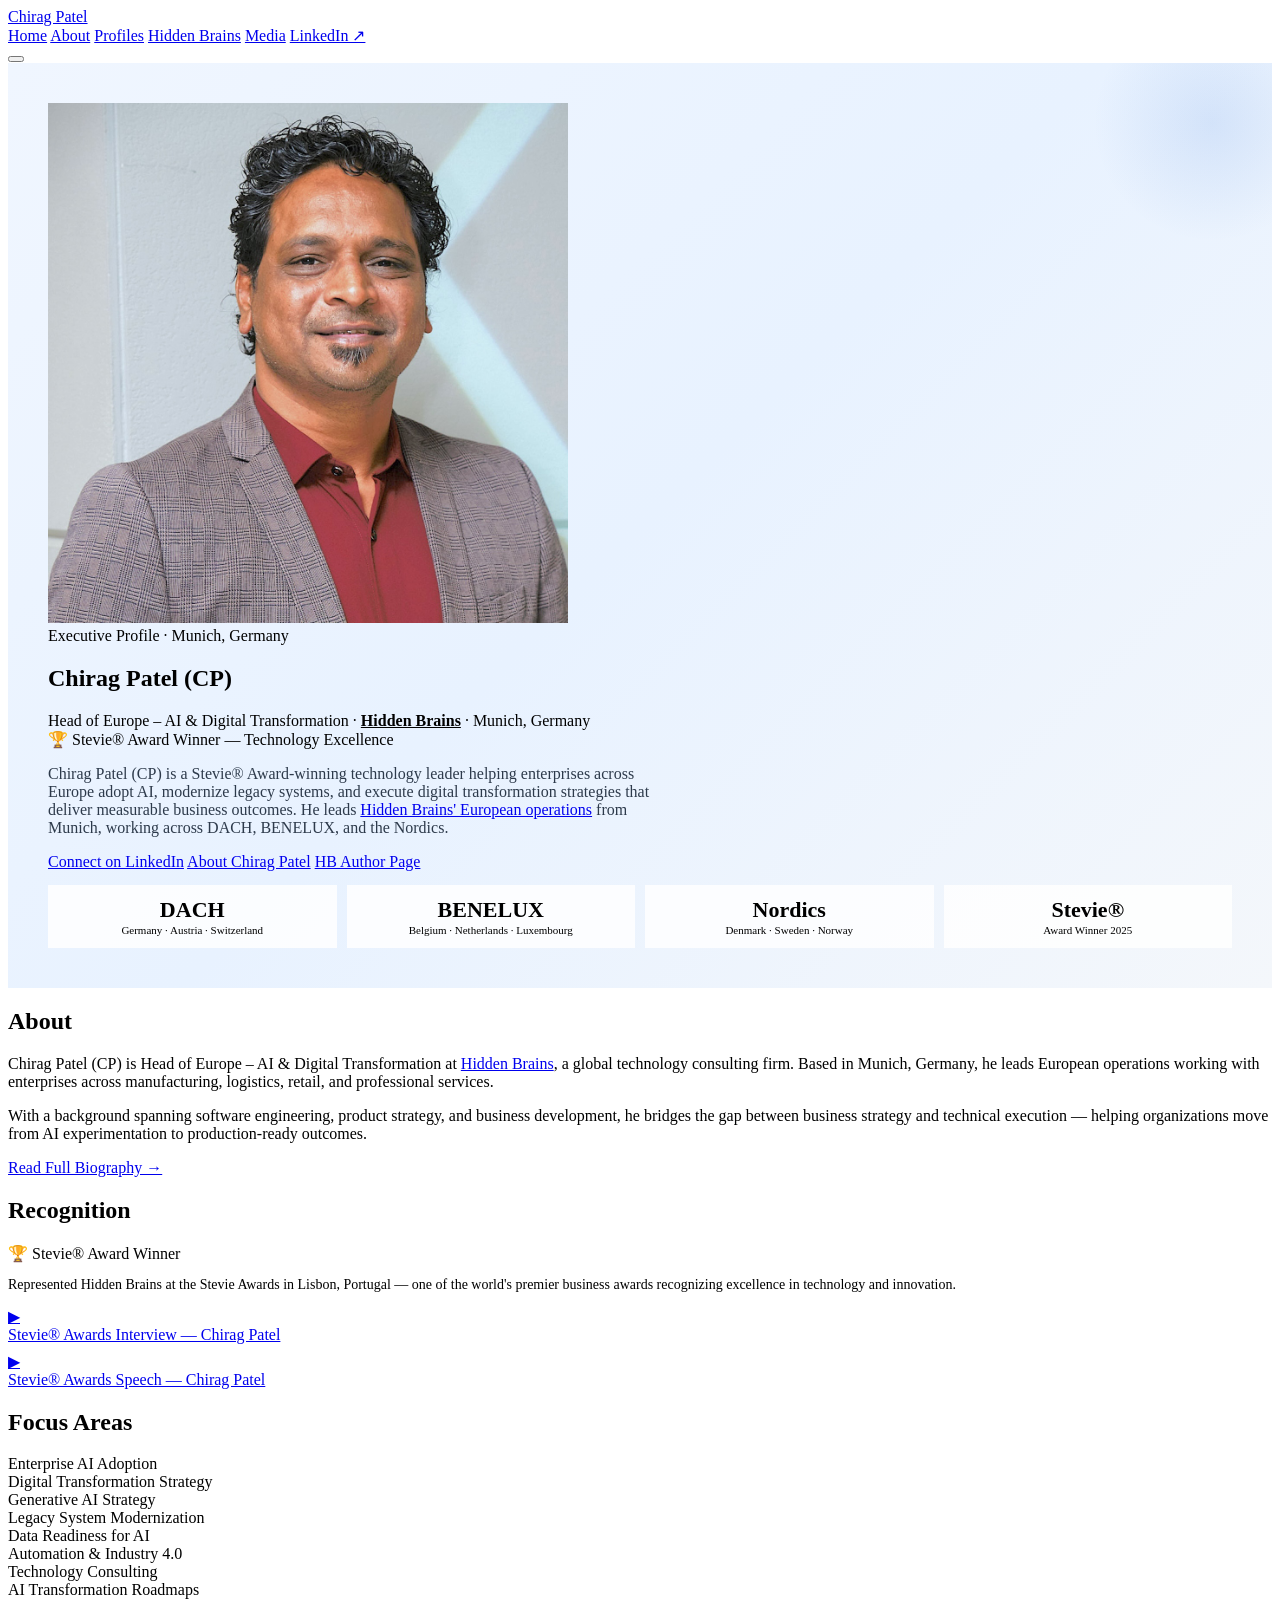
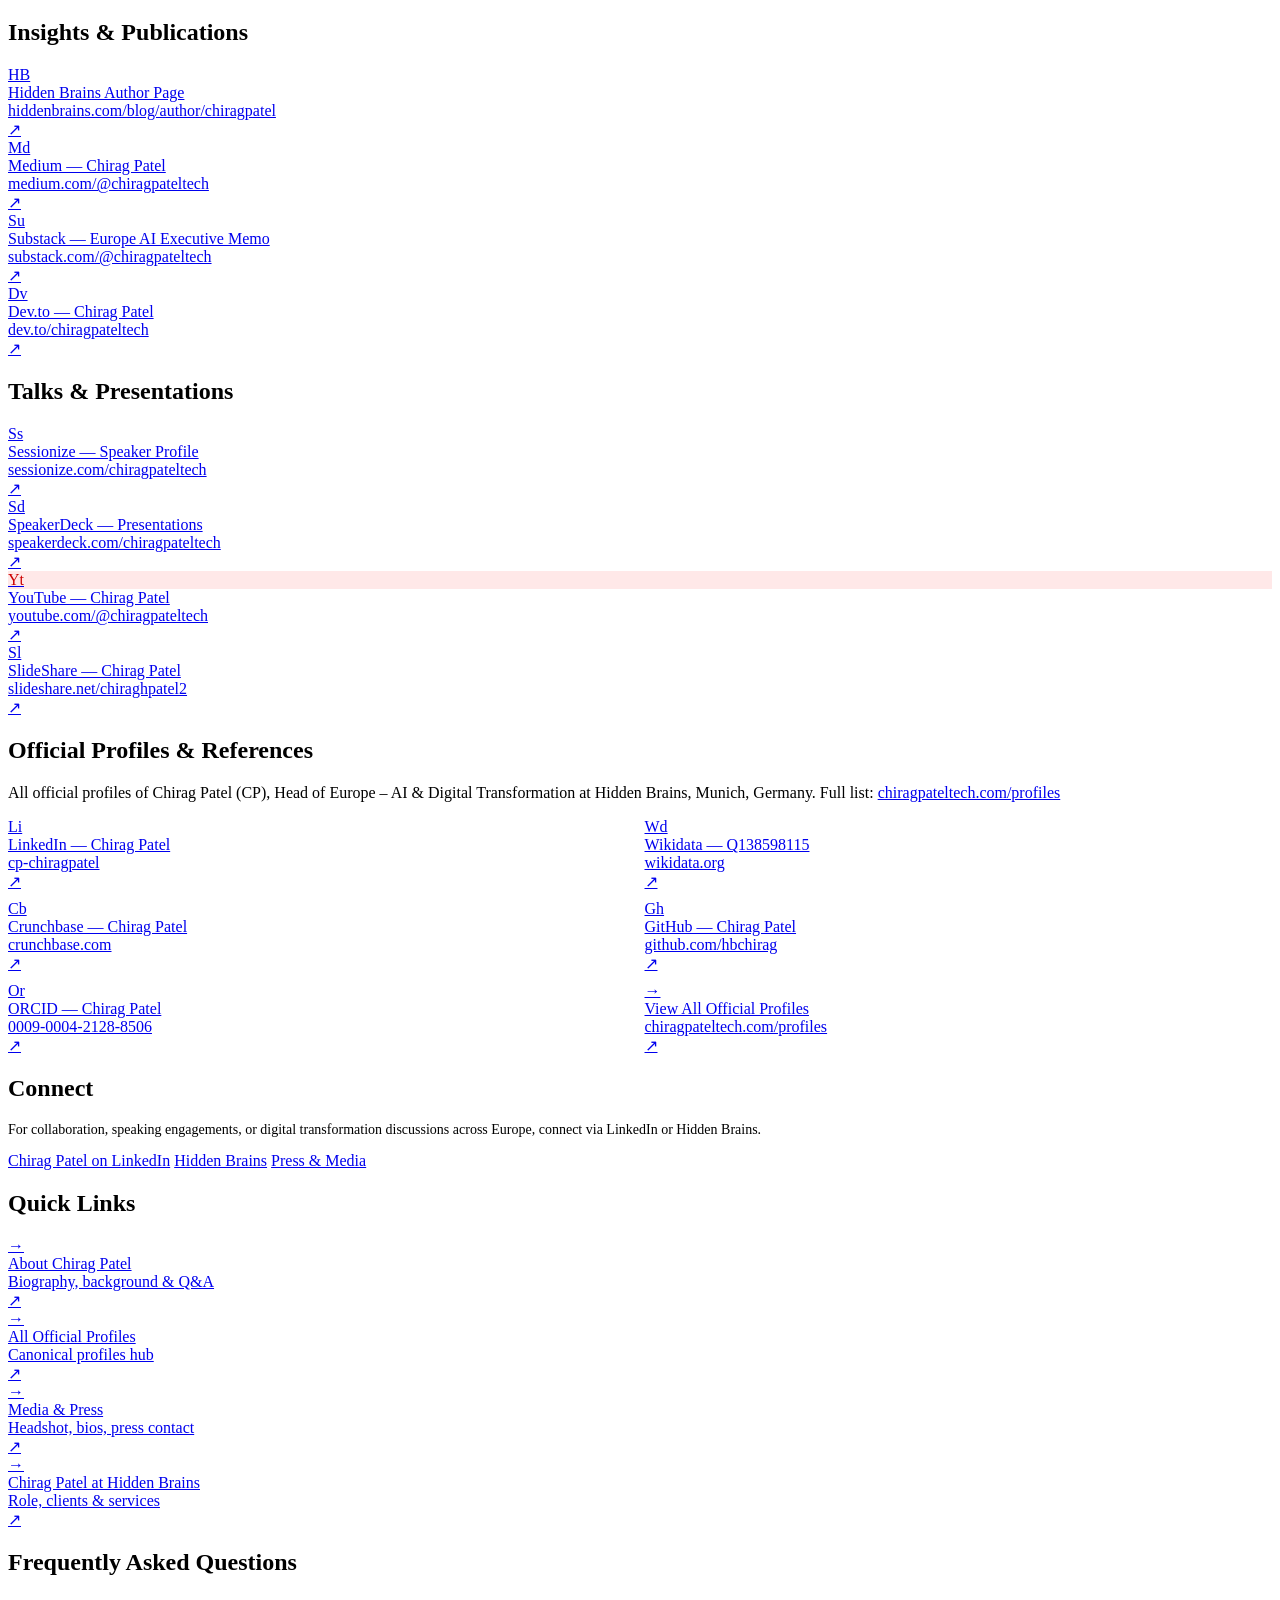
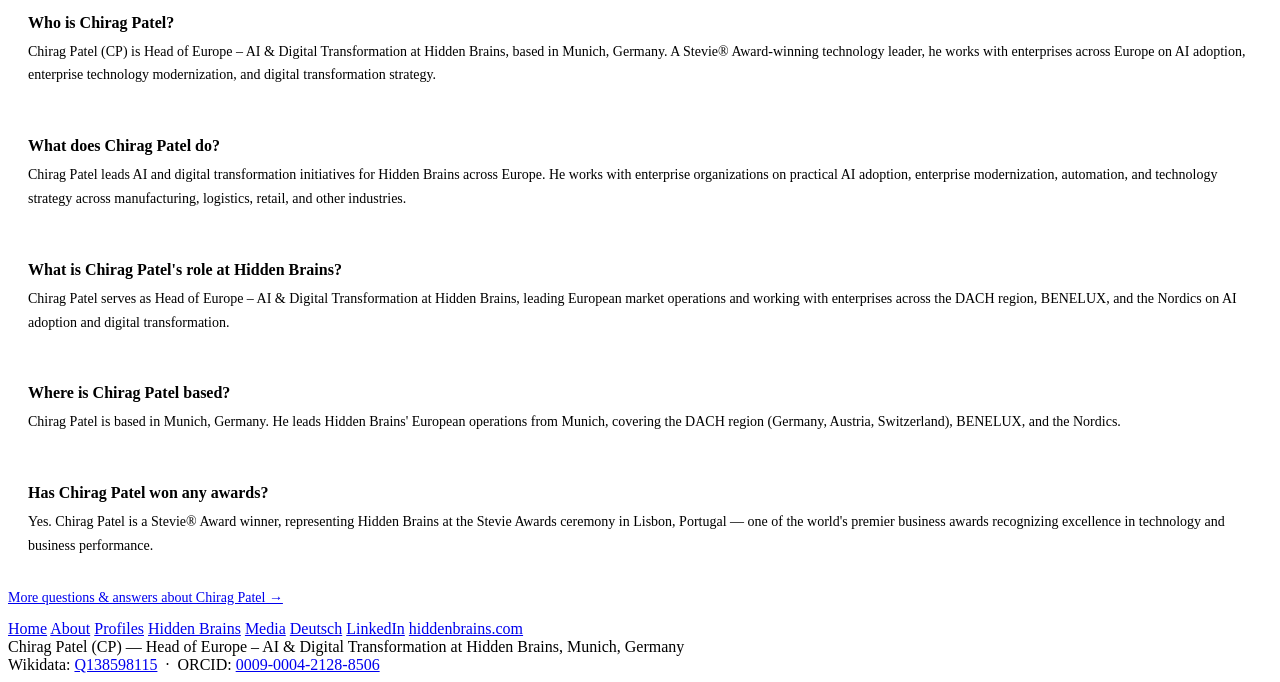
==== index.html @ 76d144e3 "Update greeting from 'Hello' to 'Goodbye'" ====
<!DOCTYPE html>
<html lang="en">
<head>
<meta charset="UTF-8"/>
<meta name="viewport" content="width=device-width,initial-scale=1.0"/>
<title>Chirag Patel | Head of Europe – AI & Digital Transformation | Hidden Brains</title>
<meta name="description" content="Chirag Patel (CP) is Head of Europe – AI & Digital Transformation at Hidden Brains, based in Munich, Germany. Stevie® Award-winning technology leader helping enterprises across Europe adopt AI and execute digital transformation strategies."/>
<meta name="description" lang="de" content="Chirag Patel (CP) ist Head of Europe – AI & Digital Transformation bei Hidden Brains, München. Stevie®-ausgezeichneter Technologieführer für KI-Adoption und digitale Transformation in Europa."/>
<meta name="author" content="Chirag Patel"/>
<meta name="robots" content="index, follow"/>
<link rel="canonical" href="https://chiragpateltech.com/"/>
<link rel="alternate" hreflang="en" href="https://chiragpateltech.com/"/>
<link rel="alternate" hreflang="de" href="https://chiragpateltech.com/chirag-patel-muenchen"/>
<link rel="alternate" hreflang="x-default" href="https://chiragpateltech.com/"/>
<meta name="google-site-verification" content="b51nEF5Mv8X1yjSTfAau5msGA1bmDhkhypOXOXztSyU"/>
<meta name="msvalidate.01" content="3B73894235598F8B4BD6E9AF2F47E3A2"/>
<meta property="og:title" content="Chirag Patel | Head of Europe – AI & Digital Transformation | Hidden Brains"/>
<meta property="og:description" content="Chirag Patel (CP) is Head of Europe – AI & Digital Transformation at Hidden Brains, Munich. Stevie® Award-winning technology leader helping European enterprises adopt AI."/>
<meta property="og:type" content="profile"/>
<meta property="og:url" content="https://chiragpateltech.com/"/>
<meta property="og:image" content="https://chiragpateltech.com/chirag-patel-head-of-europe-ai-digital-transformation.jpg"/>
<meta property="og:image:alt" content="Chirag Patel, Head of Europe – AI & Digital Transformation at Hidden Brains, Munich, Germany"/>
<meta property="og:site_name" content="Chirag Patel"/>
<meta property="og:locale" content="en_GB"/>
<meta property="og:locale:alternate" content="de_DE"/>
<meta property="profile:first_name" content="Chirag"/>
<meta property="profile:last_name" content="Patel"/>
<meta property="profile:username" content="chiragpateltech"/>
<meta name="twitter:card" content="summary_large_image"/>
<meta name="twitter:site" content="@chiragpateltech"/>
<meta name="twitter:creator" content="@chiragpateltech"/>
<meta name="twitter:title" content="Chirag Patel | Head of Europe – AI & Digital Transformation | Hidden Brains"/>
<meta name="twitter:description" content="Chirag Patel (CP) is Head of Europe – AI & Digital Transformation at Hidden Brains, Munich. Stevie® Award-winning leader helping European enterprises adopt AI."/>
<meta name="twitter:image" content="https://chiragpateltech.com/chirag-patel-head-of-europe-ai-digital-transformation.jpg"/>
<link rel="stylesheet" href="/style.css"/>
<script type="application/ld+json">
{"@context":"https://schema.org","@graph":[
{"@type":"WebSite","@id":"https://chiragpateltech.com/#website","url":"https://chiragpateltech.com/","name":"Chirag Patel","inLanguage":"en","description":"Official website of Chirag Patel (CP), Head of Europe – AI & Digital Transformation at Hidden Brains, Munich, Germany."},
{"@type":"Organization","@id":"https://www.hiddenbrains.com/#organization","name":"Hidden Brains","url":"https://www.hiddenbrains.com/"},
{"@type":"Person","@id":"https://chiragpateltech.com/#person","name":"Chirag Patel","alternateName":"CP","url":"https://chiragpateltech.com/","image":{"@type":"ImageObject","url":"https://chiragpateltech.com/chirag-patel-head-of-europe-ai-digital-transformation.jpg","caption":"Chirag Patel, Head of Europe – AI & Digital Transformation at Hidden Brains, Munich, Germany"},"jobTitle":"Head of Europe – AI & Digital Transformation","description":"Chirag Patel (CP) is Head of Europe – AI & Digital Transformation at Hidden Brains, based in Munich, Germany. Stevie® Award-winning technology leader helping enterprises across Europe adopt AI and execute digital transformation strategies.","award":"Stevie® Award","email":"chirag.hpatel@hiddenbrains.in","address":{"@type":"PostalAddress","addressLocality":"Munich","addressRegion":"Bavaria","addressCountry":"DE"},"worksFor":{"@id":"https://www.hiddenbrains.com/#organization"},"affiliation":{"@id":"https://www.hiddenbrains.com/#organization"},"knowsAbout":["Artificial Intelligence","Digital Transformation","Enterprise Technology","AI Strategy","Generative AI","Industry 4.0","Enterprise Automation","Technology Consulting"],"sameAs":["https://www.linkedin.com/in/cp-chiragpatel","https://www.wikidata.org/wiki/Q138598115","https://orcid.org/0009-0004-2128-8506","https://github.com/hbchirag","https://medium.com/@chiragpateltech","https://www.crunchbase.com/person/chirag-patel-a40a","https://huggingface.co/chiragpateltech","https://sessionize.com/chiragpateltech","https://x.com/chiragpateltech","https://substack.com/@chiragpateltech","https://speakerdeck.com/chiragpateltech","https://stackoverflow.com/users/3539782/chirag-patel","https://www.hiddenbrains.com/blog/author/chiragpatel","https://dev.to/chiragpateltech","https://www.xing.com/profile/Chirag_Patel011835","https://www.quora.com/profile/Chirag-Patel-434","https://gravatar.com/chiragpateltech","https://www.producthunt.com/@chiragpatelhiddenbrains","https://wellfound.com/u/chiragpateltech","https://www.indiehackers.com/chiragpateltech","https://independent.academia.edu/chiragpateltech","https://www.scribd.com/chiragpateltech","https://issuu.com/chiragpatelhiddenbrains","https://gitlab.com/chiragpateltech","https://flipboard.com/@chiragpateltech","https://vimeo.com/chiragpateltech","https://www.reddit.com/user/chirag_patel_hb/","https://www.slideshare.net/chiraghpatel2","https://about.me/chiragpatelhb","https://www.behance.net/chiragpatelhb","https://dribbble.com/chiragpateltech","https://codepen.io/chiragpatelhiddenbrains","https://de.pinterest.com/chiragpateltecheu/","https://www.flickr.com/people/chiragpatelhiddenbrains","https://unsplash.com/@chiragpateltech","https://500px.com/p/chiragpateltech","https://www.tumblr.com/chiragpatelhiddenbrains","https://wordpress.com/reader/users/chiragpateltech","https://bsky.app/profile/chiragpateltech.bsky.social","https://mastodon.social/@chiragpatel","https://www.youtube.com/@chiragpateltech","https://www.f6s.com/chirag-patel-hiddenbrains"]},
{"@type":"WebPage","@id":"https://chiragpateltech.com/#webpage","url":"https://chiragpateltech.com/","name":"Chirag Patel | Head of Europe – AI & Digital Transformation | Hidden Brains","isPartOf":{"@id":"https://chiragpateltech.com/#website"},"about":{"@id":"https://chiragpateltech.com/#person"},"mainEntity":{"@id":"https://chiragpateltech.com/#person"},"inLanguage":"en"},
{"@type":"FAQPage","@id":"https://chiragpateltech.com/#faq","mainEntity":[
{"@type":"Question","name":"Who is Chirag Patel?","acceptedAnswer":{"@type":"Answer","text":"Chirag Patel (CP) is Head of Europe – AI & Digital Transformation at Hidden Brains, based in Munich, Germany. A Stevie® Award-winning technology leader, he works with enterprises across Europe on AI adoption, enterprise technology modernization, and digital transformation strategy."}},
{"@type":"Question","name":"What does Chirag Patel do?","acceptedAnswer":{"@type":"Answer","text":"Chirag Patel leads AI and digital transformation initiatives for Hidden Brains across Europe, working with enterprise organizations on practical AI adoption, enterprise modernization, automation, and technology strategy across manufacturing, logistics, retail, and other industries."}},
{"@type":"Question","name":"What is Chirag Patel's role at Hidden Brains?","acceptedAnswer":{"@type":"Answer","text":"Chirag Patel serves as Head of Europe – AI & Digital Transformation at Hidden Brains, leading European market operations and working with enterprises across the DACH region, BENELUX, and the Nordics."}},
{"@type":"Question","name":"Where is Chirag Patel based?","acceptedAnswer":{"@type":"Answer","text":"Chirag Patel is based in Munich, Germany, leading Hidden Brains' European operations across the DACH region, BENELUX, and the Nordics."}},
{"@type":"Question","name":"Has Chirag Patel won any awards?","acceptedAnswer":{"@type":"Answer","text":"Yes. Chirag Patel is a Stevie® Award winner, representing Hidden Brains at the Stevie Awards — one of the world's premier business awards recognizing excellence in technology and business performance."}}
]}
]}
</script>
<style>
.hero-section{background:linear-gradient(135deg,#f0f6ff 0%,#e8f2ff 50%,#f4f7fb 100%);border-radius:var(--r-xl);padding:40px;margin-bottom:20px;border:1px solid var(--line);overflow:hidden;position:relative}
.hero-section::after{content:"";position:absolute;top:-60px;right:-60px;width:240px;height:240px;background:radial-gradient(circle,rgba(11,87,208,.1) 0%,transparent 70%);pointer-events:none}
.hero-section .hero-grid{position:relative;z-index:1}
.stat-row{display:flex;flex-wrap:wrap;gap:10px;margin-top:14px}
.stat-item{background:rgba(255,255,255,.85);border:1px solid var(--line);border-radius:var(--r-md);padding:12px 16px;text-align:center;flex:1;min-width:120px}
.stat-n{font-size:22px;font-weight:800;color:var(--accent-dark)}
.stat-l{font-size:11px;color:var(--muted);margin-top:1px}
.focus-section{margin-top:20px}
.profiles-2col{display:grid;grid-template-columns:1fr 1fr;gap:9px}
.section-gap{margin-top:20px}
.faq-item{padding:18px 20px;background:var(--bg2);border:1px solid var(--line);border-radius:var(--r-lg);margin-bottom:14px}
.faq-q{font-size:16px;font-weight:700;color:var(--text);margin-bottom:8px}
.faq-a{font-size:14px;color:var(--muted);margin:0;line-height:1.7}
@media(max-width:768px){.hero-section{padding:24px}.profiles-2col{grid-template-columns:1fr}.stat-row{gap:8px}}
</style>
</head>
<body>

<nav class="sitenav">
  <div class="nav-inner">
    <a class="nav-brand" href="/" title="Chirag Patel — Home">Chirag Patel</a>
    <div class="nav-links" id="navlinks">
      <a href="/" class="act" title="Home">Home</a>
      <a href="/about-chirag-patel" title="About Chirag Patel">About</a>
      <a href="/profiles" title="Official Profiles">Profiles</a>
      <a href="/chirag-patel-hidden-brains" title="Chirag Patel at Hidden Brains">Hidden Brains</a>
      <a href="/media" title="Media & Press">Media</a>
      <a class="nav-cta" href="https://www.linkedin.com/in/cp-chiragpatel" target="_blank" rel="noopener" title="Connect on LinkedIn">LinkedIn ↗</a>
    </div>
    <button class="nav-toggle" id="navtoggle" aria-label="Open menu"><span></span><span></span><span></span></button>
  </div>
</nav>

<div class="wrap">

  <!-- HERO -->
  <section class="hero-section">
    <div class="hero-grid">
      <div class="hero-photo-wrap">
        <img class="hero-photo" src="/chirag-patel-head-of-europe-ai-digital-transformation.jpg" alt="Chirag Patel, Head of Europe – AI & Digital Transformation at Hidden Brains, based in Munich, Germany" width="520" height="520" loading="eager" fetchpriority="high"/>
      </div>
      <div>
        <div class="eyebrow">Executive Profile · Munich, Germany</div>
        <h1 class="page-title">Chirag Patel (CP)</h1>
        <div class="meta-line">
          <span class="meta-tag">Head of Europe – AI &amp; Digital Transformation</span>
          <span class="meta-dot">·</span>
          <a href="https://www.hiddenbrains.com/" target="_blank" rel="noopener" title="Hidden Brains" style="color:var(--muted);font-weight:600">Hidden Brains</a>
          <span class="meta-dot">·</span>
          <span>Munich, Germany</span>
        </div>
        <div class="award-badge" style="margin-bottom:16px">🏆 Stevie® Award Winner — Technology Excellence</div>
        <p style="font-size:16px;color:#2d3a4b;max-width:620px">Chirag Patel (CP) is a Stevie® Award-winning technology leader helping enterprises across Europe adopt AI, modernize legacy systems, and execute digital transformation strategies that deliver measurable business outcomes. He leads <a href="https://www.hiddenbrains.com/software-development-company-europe.html" target="_blank" rel="noopener" title="Hidden Brains Europe">Hidden Brains' European operations</a> from Munich, working across DACH, BENELUX, and the Nordics.</p>
        <div class="btn-group">
          <a class="btn btn-p" href="https://www.linkedin.com/in/cp-chiragpatel" target="_blank" rel="noopener" title="Chirag Patel on LinkedIn">Connect on LinkedIn</a>
          <a class="btn btn-s" href="/about-chirag-patel" title="About Chirag Patel">About Chirag Patel</a>
          <a class="btn btn-s" href="https://www.hiddenbrains.com/blog/author/chiragpatel" target="_blank" rel="noopener" title="Chirag Patel at Hidden Brains">HB Author Page</a>
        </div>
        <div class="stat-row">
          <div class="stat-item"><div class="stat-n">DACH</div><div class="stat-l">Germany · Austria · Switzerland</div></div>
          <div class="stat-item"><div class="stat-n">BENELUX</div><div class="stat-l">Belgium · Netherlands · Luxembourg</div></div>
          <div class="stat-item"><div class="stat-n">Nordics</div><div class="stat-l">Denmark · Sweden · Norway</div></div>
          <div class="stat-item"><div class="stat-n">Stevie®</div><div class="stat-l">Award Winner 2025</div></div>
        </div>
      </div>
    </div>
  </section>

  <!-- ABOUT + RECOGNITION 2-COL -->
  <div class="g2 section-gap">
    <div class="card">
      <h2 class="sec-title">About</h2>
      <p>Chirag Patel (CP) is Head of Europe – AI &amp; Digital Transformation at <a href="https://www.hiddenbrains.com/" target="_blank" rel="noopener" title="Hidden Brains">Hidden Brains</a>, a global technology consulting firm. Based in Munich, Germany, he leads European operations working with enterprises across manufacturing, logistics, retail, and professional services.</p>
      <p>With a background spanning software engineering, product strategy, and business development, he bridges the gap between business strategy and technical execution — helping organizations move from AI experimentation to production-ready outcomes.</p>
      <a class="btn btn-s" href="/about-chirag-patel" title="Full biography of Chirag Patel" style="margin-top:6px">Read Full Biography →</a>
    </div>
    <div class="card">
      <h2 class="sec-title">Recognition</h2>
      <div class="award-badge" style="margin-bottom:14px">🏆 Stevie® Award Winner</div>
      <p style="font-size:14px;color:var(--muted)">Represented Hidden Brains at the Stevie Awards in Lisbon, Portugal — one of the world's premier business awards recognizing excellence in technology and innovation.</p>
      <div style="margin-top:14px;display:grid;gap:8px">
        <a class="vid-row" href="https://www.youtube.com/watch?v=zhTV5Y3raMI" target="_blank" rel="noopener" title="Chirag Patel Stevie Awards Interview">
          <div class="vid-icon">▶</div>
          <div class="vid-title">Stevie® Awards Interview — Chirag Patel</div>
        </a>
        <a class="vid-row" href="https://www.youtube.com/watch?v=dyERn0jrpK0" target="_blank" rel="noopener" title="Chirag Patel Stevie Awards Speech">
          <div class="vid-icon">▶</div>
          <div class="vid-title">Stevie® Awards Speech — Chirag Patel</div>
        </a>
      </div>
    </div>
  </div>

  <!-- FOCUS AREAS -->
  <div class="card section-gap">
    <h2 class="sec-title">Focus Areas</h2>
    <div class="g4">
      <div class="chip">Enterprise AI Adoption</div>
      <div class="chip">Digital Transformation Strategy</div>
      <div class="chip">Generative AI Strategy</div>
      <div class="chip">Legacy System Modernization</div>
      <div class="chip">Data Readiness for AI</div>
      <div class="chip">Automation &amp; Industry 4.0</div>
      <div class="chip">Technology Consulting</div>
      <div class="chip">AI Transformation Roadmaps</div>
    </div>
  </div>

  <!-- INSIGHTS + TALKS -->
  <div class="g2 section-gap">
    <div class="card">
      <h2 class="sec-title">Insights &amp; Publications</h2>
      <div class="p-list">
        <a class="p-row" href="https://www.hiddenbrains.com/blog/author/chiragpatel" target="_blank" rel="noopener" title="Chirag Patel articles at Hidden Brains">
          <div class="p-icon">HB</div>
          <div class="p-info"><div class="p-name">Hidden Brains Author Page</div><div class="p-handle">hiddenbrains.com/blog/author/chiragpatel</div></div>
          <span class="p-arr">↗</span>
        </a>
        <a class="p-row" href="https://medium.com/@chiragpateltech" target="_blank" rel="noopener" title="Chirag Patel on Medium">
          <div class="p-icon">Md</div>
          <div class="p-info"><div class="p-name">Medium — Chirag Patel</div><div class="p-handle">medium.com/@chiragpateltech</div></div>
          <span class="p-arr">↗</span>
        </a>
        <a class="p-row" href="https://substack.com/@chiragpateltech" target="_blank" rel="noopener" title="Chirag Patel Substack">
          <div class="p-icon">Su</div>
          <div class="p-info"><div class="p-name">Substack — Europe AI Executive Memo</div><div class="p-handle">substack.com/@chiragpateltech</div></div>
          <span class="p-arr">↗</span>
        </a>
        <a class="p-row" href="https://dev.to/chiragpateltech" target="_blank" rel="noopener" title="Chirag Patel on Dev.to">
          <div class="p-icon">Dv</div>
          <div class="p-info"><div class="p-name">Dev.to — Chirag Patel</div><div class="p-handle">dev.to/chiragpateltech</div></div>
          <span class="p-arr">↗</span>
        </a>
      </div>
    </div>
    <div class="card">
      <h2 class="sec-title">Talks &amp; Presentations</h2>
      <div class="p-list">
        <a class="p-row" href="https://sessionize.com/chiragpateltech" target="_blank" rel="noopener" title="Chirag Patel speaker profile on Sessionize">
          <div class="p-icon">Ss</div>
          <div class="p-info"><div class="p-name">Sessionize — Speaker Profile</div><div class="p-handle">sessionize.com/chiragpateltech</div></div>
          <span class="p-arr">↗</span>
        </a>
        <a class="p-row" href="https://speakerdeck.com/chiragpateltech" target="_blank" rel="noopener" title="Chirag Patel on SpeakerDeck">
          <div class="p-icon">Sd</div>
          <div class="p-info"><div class="p-name">SpeakerDeck — Presentations</div><div class="p-handle">speakerdeck.com/chiragpateltech</div></div>
          <span class="p-arr">↗</span>
        </a>
        <a class="p-row" href="https://www.youtube.com/@chiragpateltech" target="_blank" rel="noopener" title="Chirag Patel YouTube Channel">
          <div class="p-icon" style="background:#ffe8e8;color:#c00">Yt</div>
          <div class="p-info"><div class="p-name">YouTube — Chirag Patel</div><div class="p-handle">youtube.com/@chiragpateltech</div></div>
          <span class="p-arr">↗</span>
        </a>
        <a class="p-row" href="https://www.slideshare.net/chiraghpatel2" target="_blank" rel="noopener" title="Chirag Patel on SlideShare">
          <div class="p-icon">Sl</div>
          <div class="p-info"><div class="p-name">SlideShare — Chirag Patel</div><div class="p-handle">slideshare.net/chiraghpatel2</div></div>
          <span class="p-arr">↗</span>
        </a>
      </div>
    </div>
  </div>

  <!-- OFFICIAL PROFILES -->
  <div class="card section-gap">
    <h2 class="sec-title">Official Profiles &amp; References</h2>
    <p class="text-sm text-muted mb-4">All official profiles of Chirag Patel (CP), Head of Europe – AI &amp; Digital Transformation at Hidden Brains, Munich, Germany. Full list: <a href="/profiles" title="All official Chirag Patel profiles">chiragpateltech.com/profiles</a></p>
    <div class="profiles-2col">
      <a class="p-row" href="https://www.linkedin.com/in/cp-chiragpatel" target="_blank" rel="noopener" title="Chirag Patel LinkedIn"><div class="p-icon">Li</div><div class="p-info"><div class="p-name">LinkedIn — Chirag Patel</div><div class="p-handle">cp-chiragpatel</div></div><span class="p-arr">↗</span></a>
      <a class="p-row" href="https://www.wikidata.org/wiki/Q138598115" target="_blank" rel="noopener" title="Chirag Patel Wikidata"><div class="p-icon">Wd</div><div class="p-info"><div class="p-name">Wikidata — Q138598115</div><div class="p-handle">wikidata.org</div></div><span class="p-arr">↗</span></a>
      <a class="p-row" href="https://www.crunchbase.com/person/chirag-patel-a40a" target="_blank" rel="noopener" title="Chirag Patel Crunchbase"><div class="p-icon">Cb</div><div class="p-info"><div class="p-name">Crunchbase — Chirag Patel</div><div class="p-handle">crunchbase.com</div></div><span class="p-arr">↗</span></a>
      <a class="p-row" href="https://github.com/hbchirag" target="_blank" rel="noopener" title="Chirag Patel GitHub"><div class="p-icon">Gh</div><div class="p-info"><div class="p-name">GitHub — Chirag Patel</div><div class="p-handle">github.com/hbchirag</div></div><span class="p-arr">↗</span></a>
      <a class="p-row" href="https://orcid.org/0009-0004-2128-8506" target="_blank" rel="noopener" title="Chirag Patel ORCID"><div class="p-icon">Or</div><div class="p-info"><div class="p-name">ORCID — Chirag Patel</div><div class="p-handle">0009-0004-2128-8506</div></div><span class="p-arr">↗</span></a>
      <a class="p-row" href="/profiles" title="All official profiles of Chirag Patel"><div class="p-icon" style="background:var(--bg2)">→</div><div class="p-info"><div class="p-name">View All Official Profiles</div><div class="p-handle">chiragpateltech.com/profiles</div></div><span class="p-arr">↗</span></a>
    </div>
  </div>

  <!-- CONNECT + QUICK LINKS -->
  <div class="g2 section-gap">
    <div class="card">
      <h2 class="sec-title">Connect</h2>
      <p style="color:var(--muted);font-size:14px">For collaboration, speaking engagements, or digital transformation discussions across Europe, connect via LinkedIn or Hidden Brains.</p>
      <div class="btn-group">
        <a class="btn btn-p" href="https://www.linkedin.com/in/cp-chiragpatel" target="_blank" rel="noopener" title="Chirag Patel LinkedIn">Chirag Patel on LinkedIn</a>
        <a class="btn btn-s" href="https://www.hiddenbrains.com/" target="_blank" rel="noopener" title="Hidden Brains Website">Hidden Brains</a>
        <a class="btn btn-s" href="/media" title="Press & Media resources for Chirag Patel">Press &amp; Media</a>
      </div>
    </div>
    <div class="card">
      <h2 class="sec-title">Quick Links</h2>
      <div class="p-list">
        <a class="p-row" href="/about-chirag-patel" title="About Chirag Patel"><div class="p-icon">→</div><div class="p-info"><div class="p-name">About Chirag Patel</div><div class="p-handle">Biography, background &amp; Q&amp;A</div></div><span class="p-arr">↗</span></a>
        <a class="p-row" href="/profiles" title="All official Chirag Patel profiles"><div class="p-icon">→</div><div class="p-info"><div class="p-name">All Official Profiles</div><div class="p-handle">Canonical profiles hub</div></div><span class="p-arr">↗</span></a>
        <a class="p-row" href="/media" title="Media & Press"><div class="p-icon">→</div><div class="p-info"><div class="p-name">Media &amp; Press</div><div class="p-handle">Headshot, bios, press contact</div></div><span class="p-arr">↗</span></a>
        <a class="p-row" href="/chirag-patel-hidden-brains" title="Chirag Patel at Hidden Brains"><div class="p-icon">→</div><div class="p-info"><div class="p-name">Chirag Patel at Hidden Brains</div><div class="p-handle">Role, clients &amp; services</div></div><span class="p-arr">↗</span></a>
      </div>
    </div>
  </div>

  <!-- FAQ -->
  <div class="card section-gap">
    <h2 class="sec-title">Frequently Asked Questions</h2>
    <div class="faq-item"><div class="faq-q">Who is Chirag Patel?</div><p class="faq-a">Chirag Patel (CP) is Head of Europe – AI &amp; Digital Transformation at Hidden Brains, based in Munich, Germany. A Stevie® Award-winning technology leader, he works with enterprises across Europe on AI adoption, enterprise technology modernization, and digital transformation strategy.</p></div>
    <div class="faq-item"><div class="faq-q">What does Chirag Patel do?</div><p class="faq-a">Chirag Patel leads AI and digital transformation initiatives for Hidden Brains across Europe. He works with enterprise organizations on practical AI adoption, enterprise modernization, automation, and technology strategy across manufacturing, logistics, retail, and other industries.</p></div>
    <div class="faq-item"><div class="faq-q">What is Chirag Patel's role at Hidden Brains?</div><p class="faq-a">Chirag Patel serves as Head of Europe – AI &amp; Digital Transformation at Hidden Brains, leading European market operations and working with enterprises across the DACH region, BENELUX, and the Nordics on AI adoption and digital transformation.</p></div>
    <div class="faq-item"><div class="faq-q">Where is Chirag Patel based?</div><p class="faq-a">Chirag Patel is based in Munich, Germany. He leads Hidden Brains' European operations from Munich, covering the DACH region (Germany, Austria, Switzerland), BENELUX, and the Nordics.</p></div>
    <div class="faq-item"><div class="faq-q">Has Chirag Patel won any awards?</div><p class="faq-a">Yes. Chirag Patel is a Stevie® Award winner, representing Hidden Brains at the Stevie Awards ceremony in Lisbon, Portugal — one of the world's premier business awards recognizing excellence in technology and business performance.</p></div>
    <p style="margin-top:14px;font-size:14px"><a href="/about-chirag-patel" title="More questions about Chirag Patel">More questions &amp; answers about Chirag Patel →</a></p>
  </div>

</div><!-- /wrap -->

<footer class="site-footer">
  <div class="footer-links">
    <a href="/" title="Home">Home</a>
    <a href="/about-chirag-patel" title="About">About</a>
    <a href="/profiles" title="Profiles">Profiles</a>
    <a href="/chirag-patel-hidden-brains" title="Hidden Brains">Hidden Brains</a>
    <a href="/media" title="Media">Media</a>
    <a href="/chirag-patel-muenchen" title="Deutsch">Deutsch</a>
    <a href="https://www.linkedin.com/in/cp-chiragpatel" target="_blank" rel="noopener" title="LinkedIn">LinkedIn</a>
    <a href="https://www.hiddenbrains.com/" target="_blank" rel="noopener" title="Hidden Brains">hiddenbrains.com</a>
  </div>
  <div class="footer-copy">
    Chirag Patel (CP) — Head of Europe – AI &amp; Digital Transformation at Hidden Brains, Munich, Germany<br>
    Wikidata: <a href="https://www.wikidata.org/wiki/Q138598115" target="_blank" rel="noopener">Q138598115</a> &nbsp;·&nbsp;
    ORCID: <a href="https://orcid.org/0009-0004-2128-8506" target="_blank" rel="noopener">0009-0004-2128-8506</a>
  </div>
</footer>

<script>
document.getElementById('navtoggle').addEventListener('click',function(){
  document.getElementById('navlinks').classList.toggle('open');
});
</script>
</body>
</html>
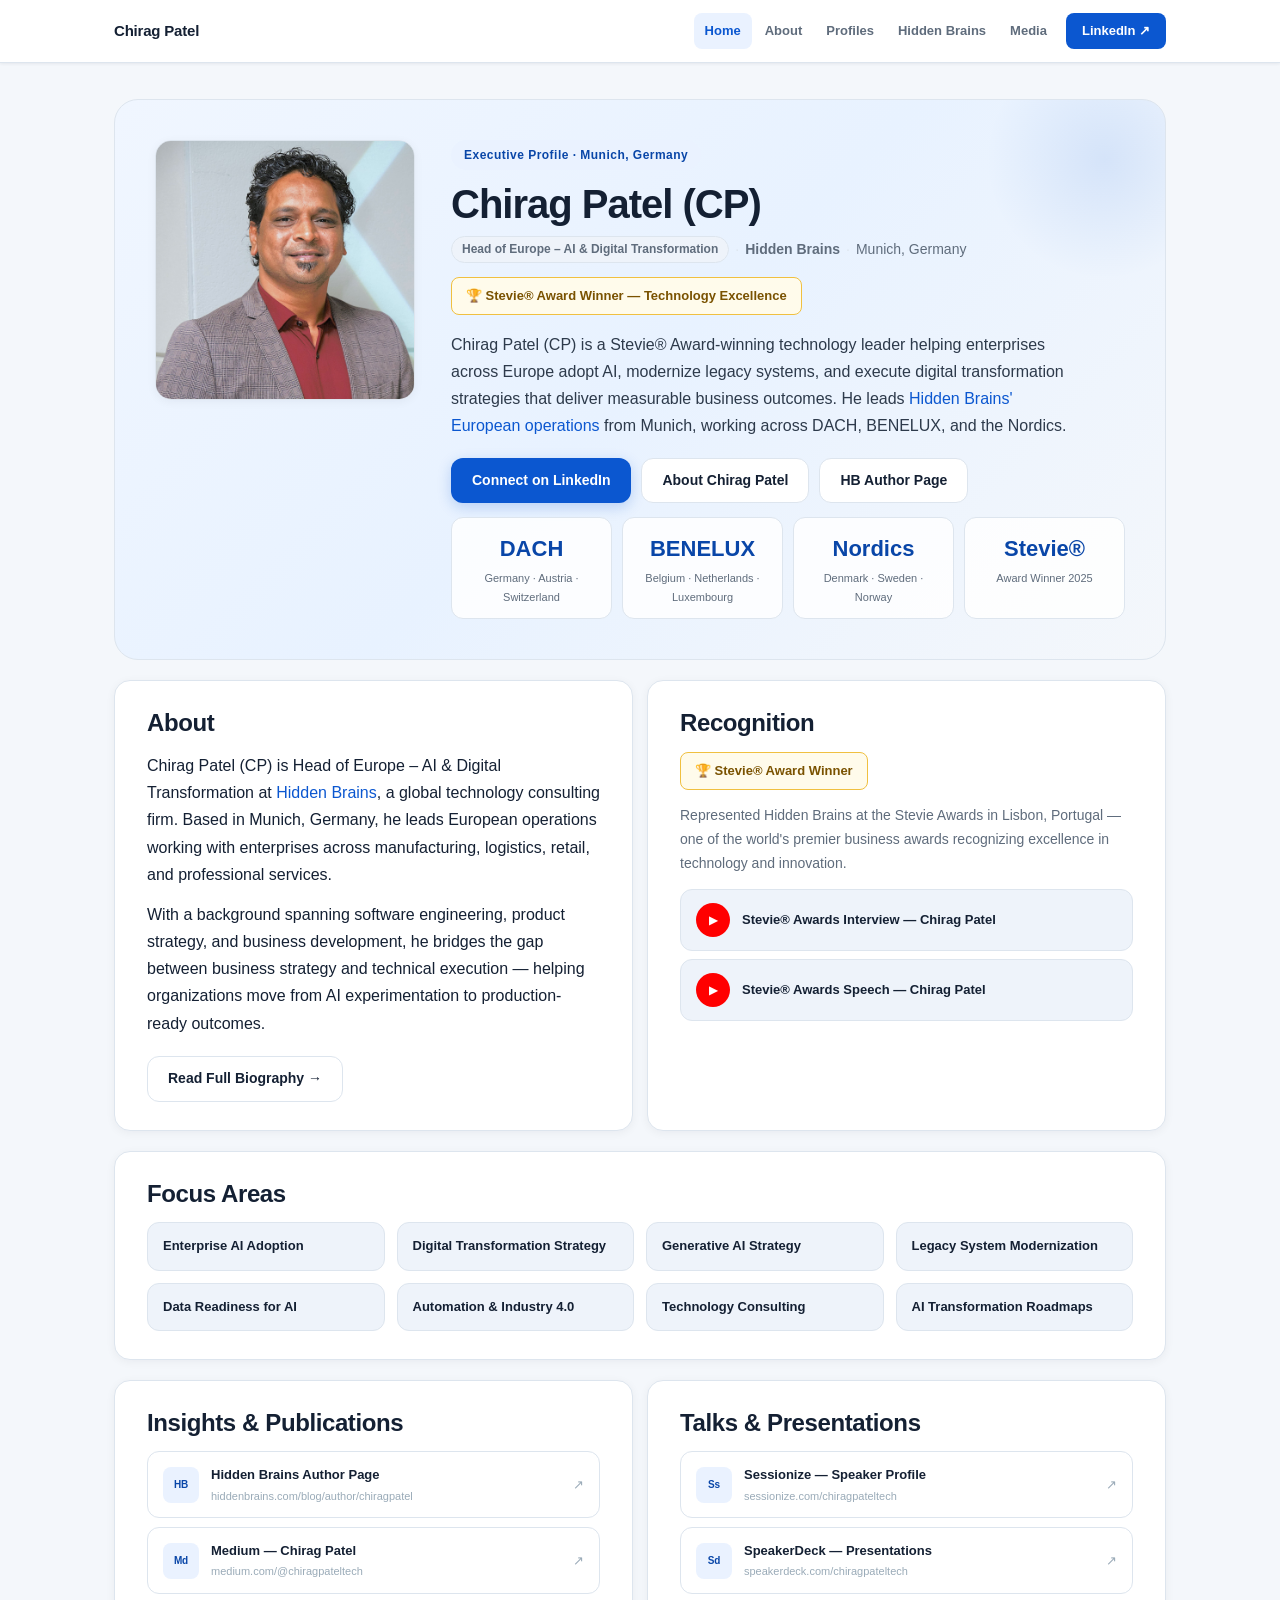
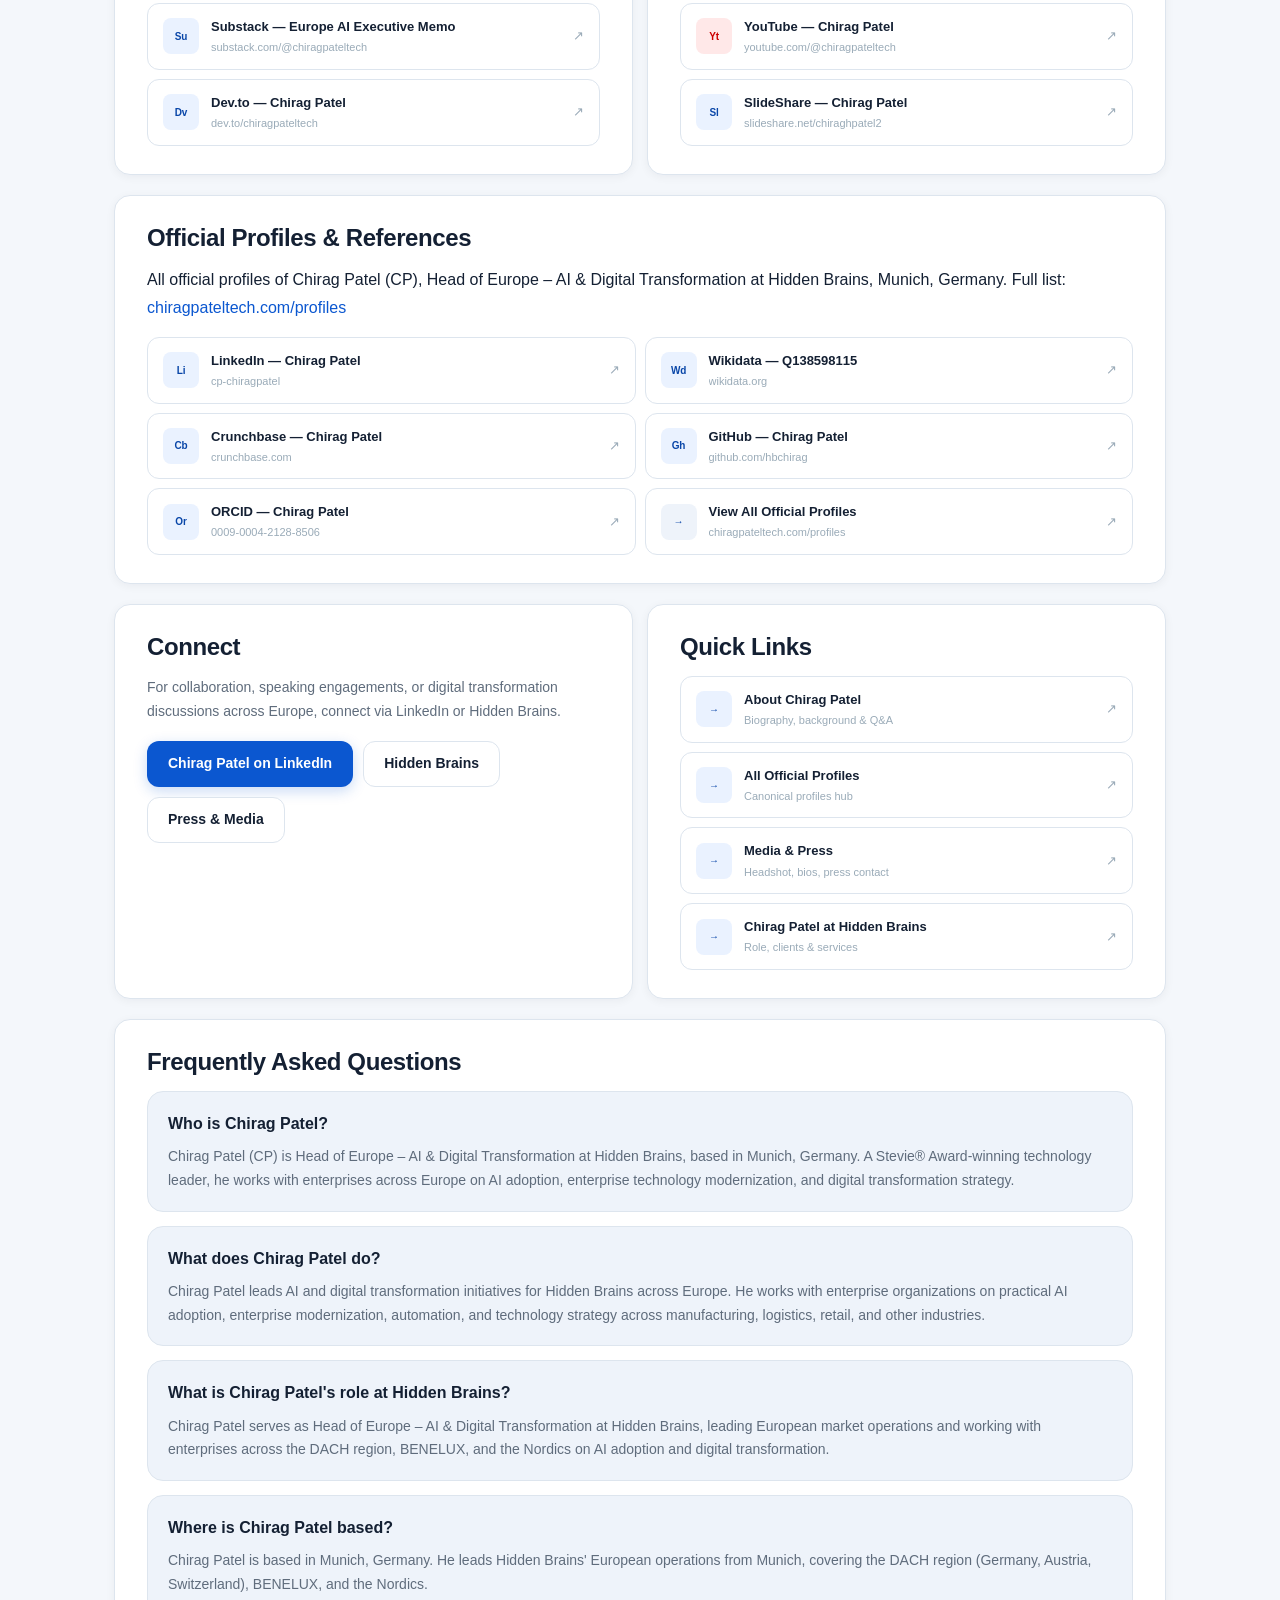
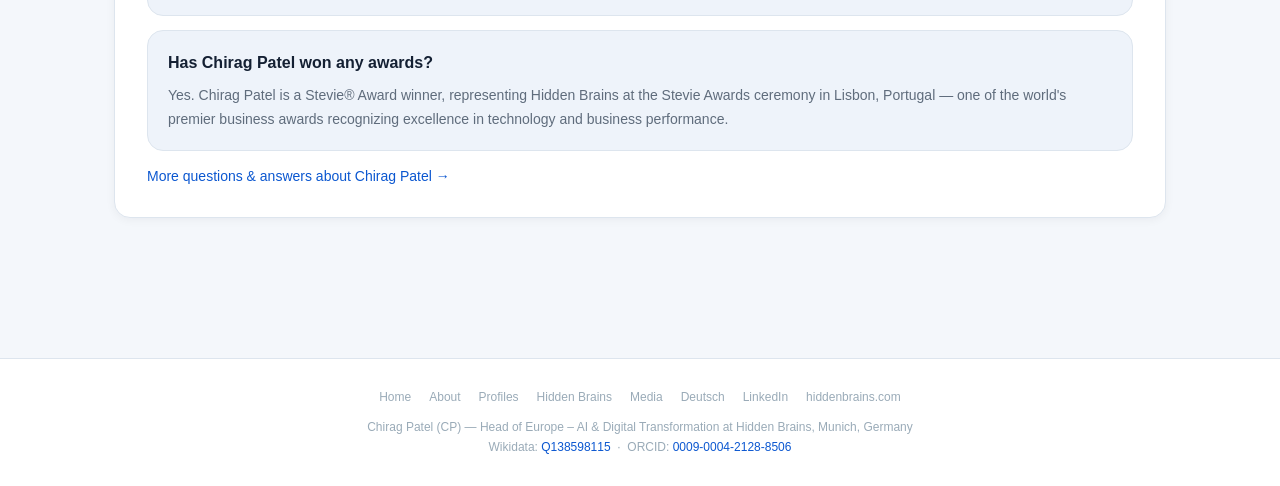
==== commit 0e2a6fc6: "Update index.html" ====
--- a/index.html
+++ b/index.html
@@ -3,17 +3,17 @@
 <head>
 <meta charset="UTF-8"/>
 <meta name="viewport" content="width=device-width,initial-scale=1.0"/>
-<title>Chirag Patel | Head of Europe – AI & Digital Transformation | Hidden Brains</title>
-<meta name="description" content="Chirag Patel (CP) is Head of Europe – AI & Digital Transformation at Hidden Brains, based in Munich, Germany. Stevie® Award-winning technology leader helping enterprises across Europe adopt AI and execute digital transformation strategies."/>
-<meta name="description" lang="de" content="Chirag Patel (CP) ist Head of Europe – AI & Digital Transformation bei Hidden Brains, München. Stevie®-ausgezeichneter Technologieführer für KI-Adoption und digitale Transformation in Europa."/>
+<title>Chirag Patel (CP) — AI & Digital Transformation | Munich</title>
+<meta name="description" content="Chirag Patel (CP), Head of Europe – AI & Digital Transformation at Hidden Brains, Munich. Stevie® Award winner. Enterprise AI across Europe."/>
 <meta name="author" content="Chirag Patel"/>
 <meta name="robots" content="index, follow"/>
 <link rel="canonical" href="https://chiragpateltech.com/"/>
 <link rel="alternate" hreflang="en" href="https://chiragpateltech.com/"/>
-<link rel="alternate" hreflang="de" href="https://chiragpateltech.com/chirag-patel-muenchen"/>
+<link rel="alternate" hreflang="de" href="https://chiragpateltech.com/chirag-patel-muenchen/"/>
 <link rel="alternate" hreflang="x-default" href="https://chiragpateltech.com/"/>
 <meta name="google-site-verification" content="b51nEF5Mv8X1yjSTfAau5msGA1bmDhkhypOXOXztSyU"/>
 <meta name="msvalidate.01" content="3B73894235598F8B4BD6E9AF2F47E3A2"/>
+<meta name="p:domain_verify" content="a752d822ec70c8e06800a8be96e46be3"/>
 <meta property="og:title" content="Chirag Patel | Head of Europe – AI & Digital Transformation | Hidden Brains"/>
 <meta property="og:description" content="Chirag Patel (CP) is Head of Europe – AI & Digital Transformation at Hidden Brains, Munich. Stevie® Award-winning technology leader helping European enterprises adopt AI."/>
 <meta property="og:type" content="profile"/>
--- a/style.css
+++ b/style.css
@@ -0,0 +1,210 @@
+:root{
+  --text:#142033;--muted:#5f6c7c;--hint:#9aabb8;--line:#dde5ee;
+  --accent:#0b57d0;--accent-dark:#0946a8;--accent-soft:#eaf2ff;
+  --surface:#ffffff;--bg:#f4f7fb;--bg2:#eef3fa;
+  --gold:#7a5200;--gold-soft:#fffbeb;--gold-border:#f0c040;
+  --shadow:0 4px 24px rgba(15,23,42,0.09);--shadow-soft:0 2px 10px rgba(15,23,42,0.05);
+  --r-xl:24px;--r-lg:16px;--r-md:12px;--r-sm:8px;
+  --max:1100px;--max-n:860px;--nav-h:62px;
+}
+*,*::before,*::after{box-sizing:border-box;margin:0;padding:0}
+html{scroll-behavior:smooth;-webkit-text-size-adjust:100%}
+body{font-family:Inter,'Segoe UI',Arial,Helvetica,sans-serif;color:var(--text);line-height:1.7;background:var(--bg);-webkit-font-smoothing:antialiased}
+img{max-width:100%;height:auto;display:block}
+a{color:var(--accent);text-decoration:none}
+a:hover{text-decoration:underline}
+
+/* NAV */
+.sitenav{background:var(--surface);border-bottom:1px solid var(--line);position:sticky;top:0;z-index:200;box-shadow:0 1px 3px rgba(15,23,42,0.07)}
+.nav-inner{max-width:var(--max);margin:0 auto;padding:0 24px;height:var(--nav-h);display:flex;align-items:center;justify-content:space-between;gap:12px}
+.nav-brand{font-weight:800;font-size:15px;color:var(--text);text-decoration:none;flex-shrink:0;letter-spacing:-0.2px}
+.nav-brand:hover{color:var(--accent);text-decoration:none}
+.nav-links{display:flex;align-items:center;gap:2px}
+.nav-links a{font-size:13px;font-weight:600;color:var(--muted);text-decoration:none;padding:7px 11px;border-radius:var(--r-sm);transition:color .15s,background .15s;white-space:nowrap}
+.nav-links a:hover{color:var(--text);background:var(--bg);text-decoration:none}
+.nav-links a.act{color:var(--accent);background:var(--accent-soft)}
+.nav-cta{background:var(--accent)!important;color:#fff!important;padding:7px 16px!important;border-radius:var(--r-sm)!important;margin-left:6px;font-weight:700!important}
+.nav-cta:hover{background:var(--accent-dark)!important}
+.nav-toggle{display:none;background:none;border:1px solid var(--line);border-radius:var(--r-sm);cursor:pointer;padding:8px;flex-direction:column;gap:4px;flex-shrink:0}
+.nav-toggle span{display:block;width:18px;height:2px;background:var(--text);border-radius:2px}
+
+/* WRAP */
+.wrap{max-width:var(--max);margin:0 auto;padding:36px 24px 80px}
+.wrap-n{max-width:var(--max-n)}
+
+/* BREADCRUMB */
+.breadcrumb{display:flex;align-items:center;gap:5px;font-size:13px;color:var(--hint);margin-bottom:22px;flex-wrap:wrap}
+.breadcrumb a{color:var(--hint)}
+.breadcrumb a:hover{color:var(--muted)}
+
+/* CARD */
+.card{background:var(--surface);border:1px solid var(--line);border-radius:var(--r-lg);padding:28px 32px;box-shadow:var(--shadow-soft)}
+
+/* EYEBROW */
+.eyebrow{display:inline-flex;align-items:center;padding:5px 13px;border-radius:999px;background:var(--accent-soft);color:var(--accent-dark);font-size:12px;font-weight:700;letter-spacing:.04em;margin-bottom:12px}
+
+/* AWARD BADGE */
+.award-badge{display:inline-flex;align-items:center;gap:7px;padding:7px 14px;border-radius:var(--r-sm);background:var(--gold-soft);border:1px solid var(--gold-border);color:var(--gold);font-size:13px;font-weight:700}
+
+/* H tags */
+h1.page-title{font-size:40px;font-weight:800;letter-spacing:-1px;line-height:1.1;color:var(--text);margin-bottom:10px}
+h2.sec-title{font-size:24px;font-weight:800;letter-spacing:-.4px;line-height:1.2;color:var(--text);margin-bottom:14px}
+h3.sub-title{font-size:17px;font-weight:700;color:var(--text);margin-bottom:8px}
+p{margin-bottom:13px}
+p:last-child{margin-bottom:0}
+
+/* META LINE */
+.meta-line{display:flex;flex-wrap:wrap;align-items:center;gap:6px;font-size:14px;color:var(--muted);margin-bottom:14px}
+.meta-dot{color:var(--line)}
+.meta-tag{background:var(--bg2);border:1px solid var(--line);border-radius:999px;padding:2px 10px;font-size:12px;font-weight:600;color:var(--muted)}
+
+/* HERO 2-COL */
+.hero-grid{display:grid;grid-template-columns:260px 1fr;gap:36px;align-items:start}
+.hero-photo{width:100%;aspect-ratio:1/1;object-fit:cover;object-position:top center;border-radius:var(--r-lg);border:1px solid var(--line);box-shadow:var(--shadow-soft)}
+
+/* BTN */
+.btn{display:inline-flex;align-items:center;justify-content:center;gap:6px;padding:10px 20px;border-radius:var(--r-md);font-size:14px;font-weight:700;text-decoration:none;transition:all .15s ease;border:1.5px solid transparent;cursor:pointer;white-space:nowrap}
+.btn:hover{text-decoration:none;transform:translateY(-1px)}
+.btn-p{background:var(--accent);color:#fff;box-shadow:0 4px 14px rgba(11,87,208,.22)}
+.btn-p:hover{background:var(--accent-dark)}
+.btn-s{background:var(--surface);color:var(--text);border-color:var(--line)}
+.btn-s:hover{border-color:#b8c8dc;background:var(--bg)}
+.btn-g{background:transparent;color:var(--accent);border-color:var(--accent)}
+.btn-g:hover{background:var(--accent-soft)}
+.btn-group{display:flex;flex-wrap:wrap;gap:10px;margin-top:18px}
+
+/* GRIDS */
+.g2{display:grid;grid-template-columns:1fr 1fr;gap:14px}
+.g3{display:grid;grid-template-columns:repeat(3,1fr);gap:12px}
+.g4{display:grid;grid-template-columns:repeat(4,1fr);gap:12px}
+.g-auto{display:grid;grid-template-columns:repeat(auto-fill,minmax(180px,1fr));gap:10px}
+
+/* FOCUS CHIP */
+.chip{padding:12px 15px;background:var(--bg2);border:1px solid var(--line);border-radius:var(--r-md);font-size:13px;font-weight:600;color:var(--text)}
+
+/* PROFILE ROW */
+.p-list{display:grid;gap:9px}
+.p-row{display:flex;align-items:center;gap:12px;padding:12px 15px;background:var(--surface);border:1px solid var(--line);border-radius:var(--r-md);text-decoration:none;transition:all .14s ease;color:var(--text)}
+.p-row:hover{border-color:#b8c8dc;background:#f6faff;transform:translateX(2px);text-decoration:none}
+.p-icon{width:36px;height:36px;border-radius:var(--r-sm);background:var(--accent-soft);display:flex;align-items:center;justify-content:center;font-size:10px;font-weight:800;color:var(--accent-dark);flex-shrink:0;letter-spacing:-.2px}
+.p-info{flex:1;min-width:0}
+.p-name{font-size:13px;font-weight:700;color:var(--text)}
+.p-handle{font-size:11px;color:var(--hint);white-space:nowrap;overflow:hidden;text-overflow:ellipsis}
+.p-arr{color:var(--hint);font-size:13px;flex-shrink:0}
+
+/* GROUP HEADER */
+.g-hdr{border-bottom:1px solid var(--line);padding-bottom:8px;margin-bottom:12px}
+.g-hdr-title{font-size:11px;font-weight:700;text-transform:uppercase;letter-spacing:.07em;color:var(--hint)}
+
+/* Q&A */
+.qa-list{display:grid;gap:16px}
+.qa-item{padding:20px 22px;background:var(--bg2);border:1px solid var(--line);border-radius:var(--r-lg)}
+.qa-q{font-size:16px;font-weight:700;color:var(--text);line-height:1.4;margin-bottom:9px}
+.qa-lead{font-size:14px;font-weight:600;color:var(--text);margin-bottom:7px;line-height:1.6}
+.qa-body{font-size:14px;color:var(--muted);line-height:1.7;margin:0}
+
+/* SERVICE CARD */
+.svc-item{display:block;padding:16px 18px;background:var(--bg2);border:1px solid var(--line);border-radius:var(--r-md);text-decoration:none;transition:all .14s}
+.svc-item:hover{border-color:var(--accent);background:var(--accent-soft);text-decoration:none}
+.svc-name{font-size:14px;font-weight:700;color:var(--text);margin-bottom:3px}
+.svc-item:hover .svc-name{color:var(--accent-dark)}
+.svc-desc{font-size:12px;color:var(--muted);line-height:1.5}
+
+/* CLIENT GRID */
+.c-grid{display:grid;grid-template-columns:repeat(auto-fill,minmax(190px,1fr));gap:9px;margin-top:14px}
+.c-item{padding:13px 15px;background:var(--bg2);border:1px solid var(--line);border-radius:var(--r-md)}
+.c-name{font-size:13px;font-weight:700;color:var(--text)}
+.c-meta{font-size:12px;color:var(--muted);margin-top:2px}
+.c-note{font-size:10px;color:var(--hint);margin-top:3px}
+.footnote{font-size:12px;color:var(--hint);font-style:italic;margin-top:12px;padding-top:10px;border-top:1px solid var(--line)}
+
+/* REGION */
+.r-grid{display:grid;grid-template-columns:repeat(3,1fr);gap:12px;margin-top:12px}
+.r-item{padding:16px;background:var(--bg2);border:1px solid var(--line);border-radius:var(--r-md);text-align:center}
+.r-name{font-size:14px;font-weight:700;color:var(--text)}
+.r-sub{font-size:12px;color:var(--muted);margin-top:3px}
+
+/* IMAGE CARDS */
+.img-landscape{width:100%;border-radius:var(--r-lg);border:1px solid var(--line);object-fit:cover;display:block}
+.img-portrait{width:100%;border-radius:var(--r-lg);border:1px solid var(--line);object-fit:cover;display:block}
+
+/* PRESS */
+.press-item{display:flex;gap:12px;padding:15px 17px;background:var(--bg2);border:1px solid var(--line);border-radius:var(--r-md);text-decoration:none;transition:all .14s;align-items:flex-start}
+.press-item:hover{border-color:#b8c8dc;background:#f6faff;text-decoration:none}
+.press-icon{width:42px;height:42px;border-radius:var(--r-sm);background:var(--gold-soft);border:1px solid var(--gold-border);display:flex;align-items:center;justify-content:center;font-size:18px;flex-shrink:0}
+.press-title{font-size:13px;font-weight:700;color:var(--text);line-height:1.4;margin-bottom:3px}
+.press-src{font-size:11px;color:var(--hint)}
+
+/* VIDEO ROW */
+.vid-row{display:flex;align-items:center;gap:12px;padding:13px 15px;background:var(--bg2);border:1px solid var(--line);border-radius:var(--r-md);text-decoration:none;transition:all .14s}
+.vid-row:hover{border-color:#b8c8dc;background:#f6faff;text-decoration:none}
+.vid-icon{width:34px;height:34px;border-radius:50%;background:#ff0000;display:flex;align-items:center;justify-content:center;flex-shrink:0;color:#fff;font-size:11px;font-weight:700}
+.vid-title{font-size:13px;font-weight:600;color:var(--text)}
+
+/* BIO BLOCK */
+.bio-blk{padding:18px 20px;background:var(--bg2);border:1px solid var(--line);border-radius:var(--r-md);margin-bottom:12px}
+.bio-lbl{font-size:10px;font-weight:700;text-transform:uppercase;letter-spacing:.08em;color:var(--hint);margin-bottom:8px}
+.bio-txt{font-size:14px;color:var(--text);line-height:1.75}
+
+/* CONTACT */
+.cta-box{background:var(--accent-soft);border:1px solid #c5d9f5;border-radius:var(--r-md);padding:20px 24px;margin-bottom:18px}
+.cta-email{font-size:20px;font-weight:700;color:var(--accent-dark);margin-bottom:4px}
+.cta-note{font-size:13px;color:var(--muted)}
+
+/* IDENTITY BOX */
+.id-box{background:var(--accent-soft);border:1px solid #c5d9f5;border-radius:var(--r-md);padding:15px 19px;font-size:13px;color:#1a3a6b;margin-bottom:22px;line-height:1.7}
+.id-box strong{display:block;font-size:14px;font-weight:700;color:var(--accent-dark);margin-bottom:5px}
+
+/* DIVIDER */
+hr.div{border:none;border-top:1px solid var(--line);margin:24px 0}
+
+/* LANG SWITCH */
+.lang-sw{display:inline-flex;align-items:center;gap:7px;padding:7px 14px;background:var(--surface);border:1px solid var(--line);border-radius:999px;font-size:13px;color:var(--muted);text-decoration:none;margin-bottom:22px}
+.lang-sw:hover{border-color:var(--accent);color:var(--accent);text-decoration:none}
+
+/* HB LOGO */
+.hb-logo{height:36px;width:auto}
+.hb-logo-wrap{display:flex;align-items:center;gap:12px;margin-bottom:6px}
+
+/* FOOTER */
+.site-footer{text-align:center;padding:28px 24px;font-size:12px;color:var(--hint);border-top:1px solid var(--line);margin-top:60px;background:var(--surface)}
+.footer-links{display:flex;flex-wrap:wrap;justify-content:center;gap:5px 18px;margin-bottom:10px}
+.footer-links a{color:var(--hint)}
+.footer-links a:hover{color:var(--muted)}
+.footer-copy{margin-top:6px;color:var(--hint)}
+
+/* UTILS */
+.mt-4{margin-top:16px}.mt-6{margin-top:24px}.mt-8{margin-top:32px}
+.mb-4{margin-bottom:16px}.mb-6{margin-bottom:24px}
+.gap-top{margin-top:20px}
+
+/* RESPONSIVE */
+@media(max-width:1024px){.g4{grid-template-columns:1fr 1fr}}
+@media(max-width:900px){
+  .hero-grid{grid-template-columns:1fr;gap:22px}
+  .hero-grid .hero-photo-wrap{max-width:200px;margin:0 auto}
+  .g3{grid-template-columns:1fr 1fr}
+  .r-grid{grid-template-columns:1fr 1fr}
+}
+@media(max-width:768px){
+  .nav-toggle{display:flex}
+  .nav-links{display:none;position:absolute;top:var(--nav-h);left:0;right:0;background:var(--surface);border-bottom:1px solid var(--line);flex-direction:column;align-items:stretch;padding:8px 14px 14px;gap:2px;box-shadow:0 8px 24px rgba(15,23,42,.1)}
+  .sitenav{position:relative}
+  .nav-links.open{display:flex}
+  .nav-links a{padding:10px 12px}
+  .nav-cta{margin-left:0!important;margin-top:6px;text-align:center}
+  .g2{grid-template-columns:1fr}
+  .g3{grid-template-columns:1fr}
+  .g4{grid-template-columns:1fr 1fr}
+  .r-grid{grid-template-columns:1fr}
+  .wrap{padding:22px 16px 60px}
+  .card{padding:20px}
+  h1.page-title{font-size:30px}
+  h2.sec-title{font-size:21px}
+}
+@media(max-width:480px){
+  .g4{grid-template-columns:1fr}
+  .c-grid{grid-template-columns:1fr 1fr}
+  .card{padding:18px}
+  h1.page-title{font-size:26px}
+}
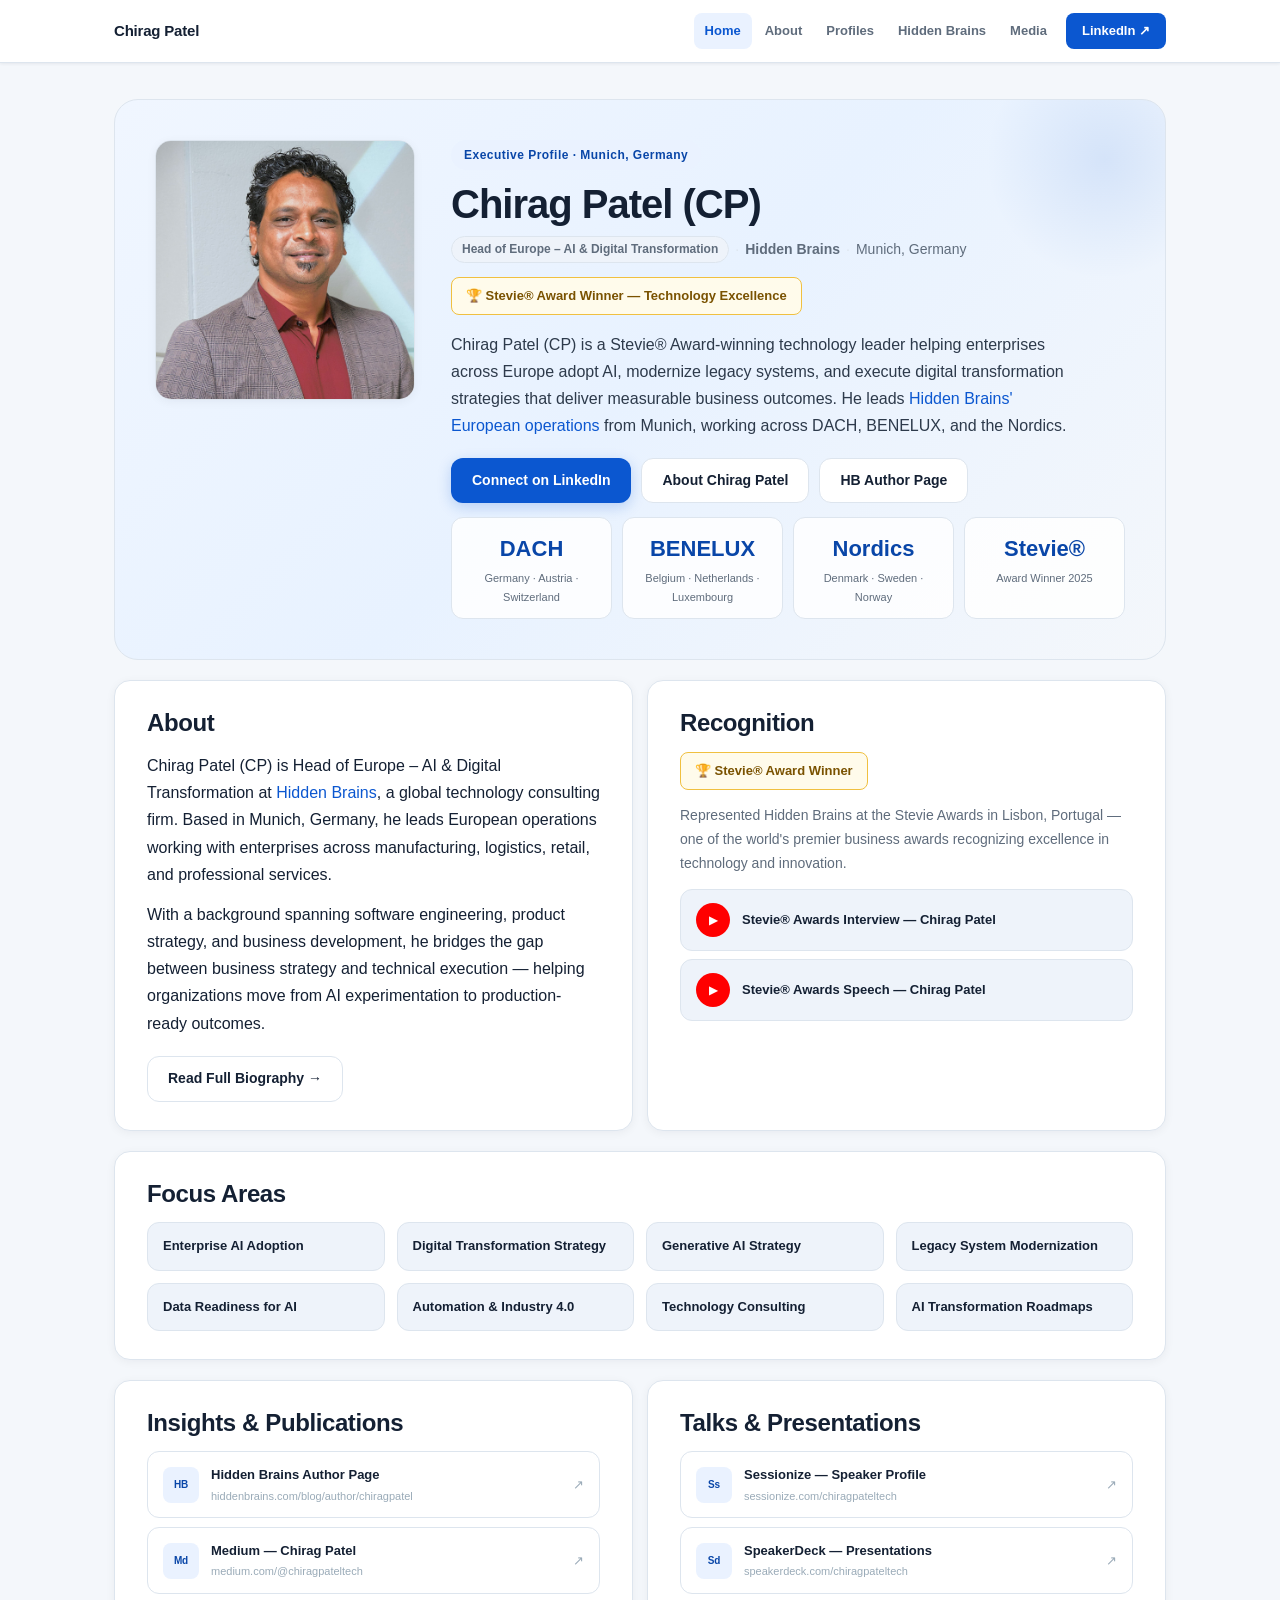
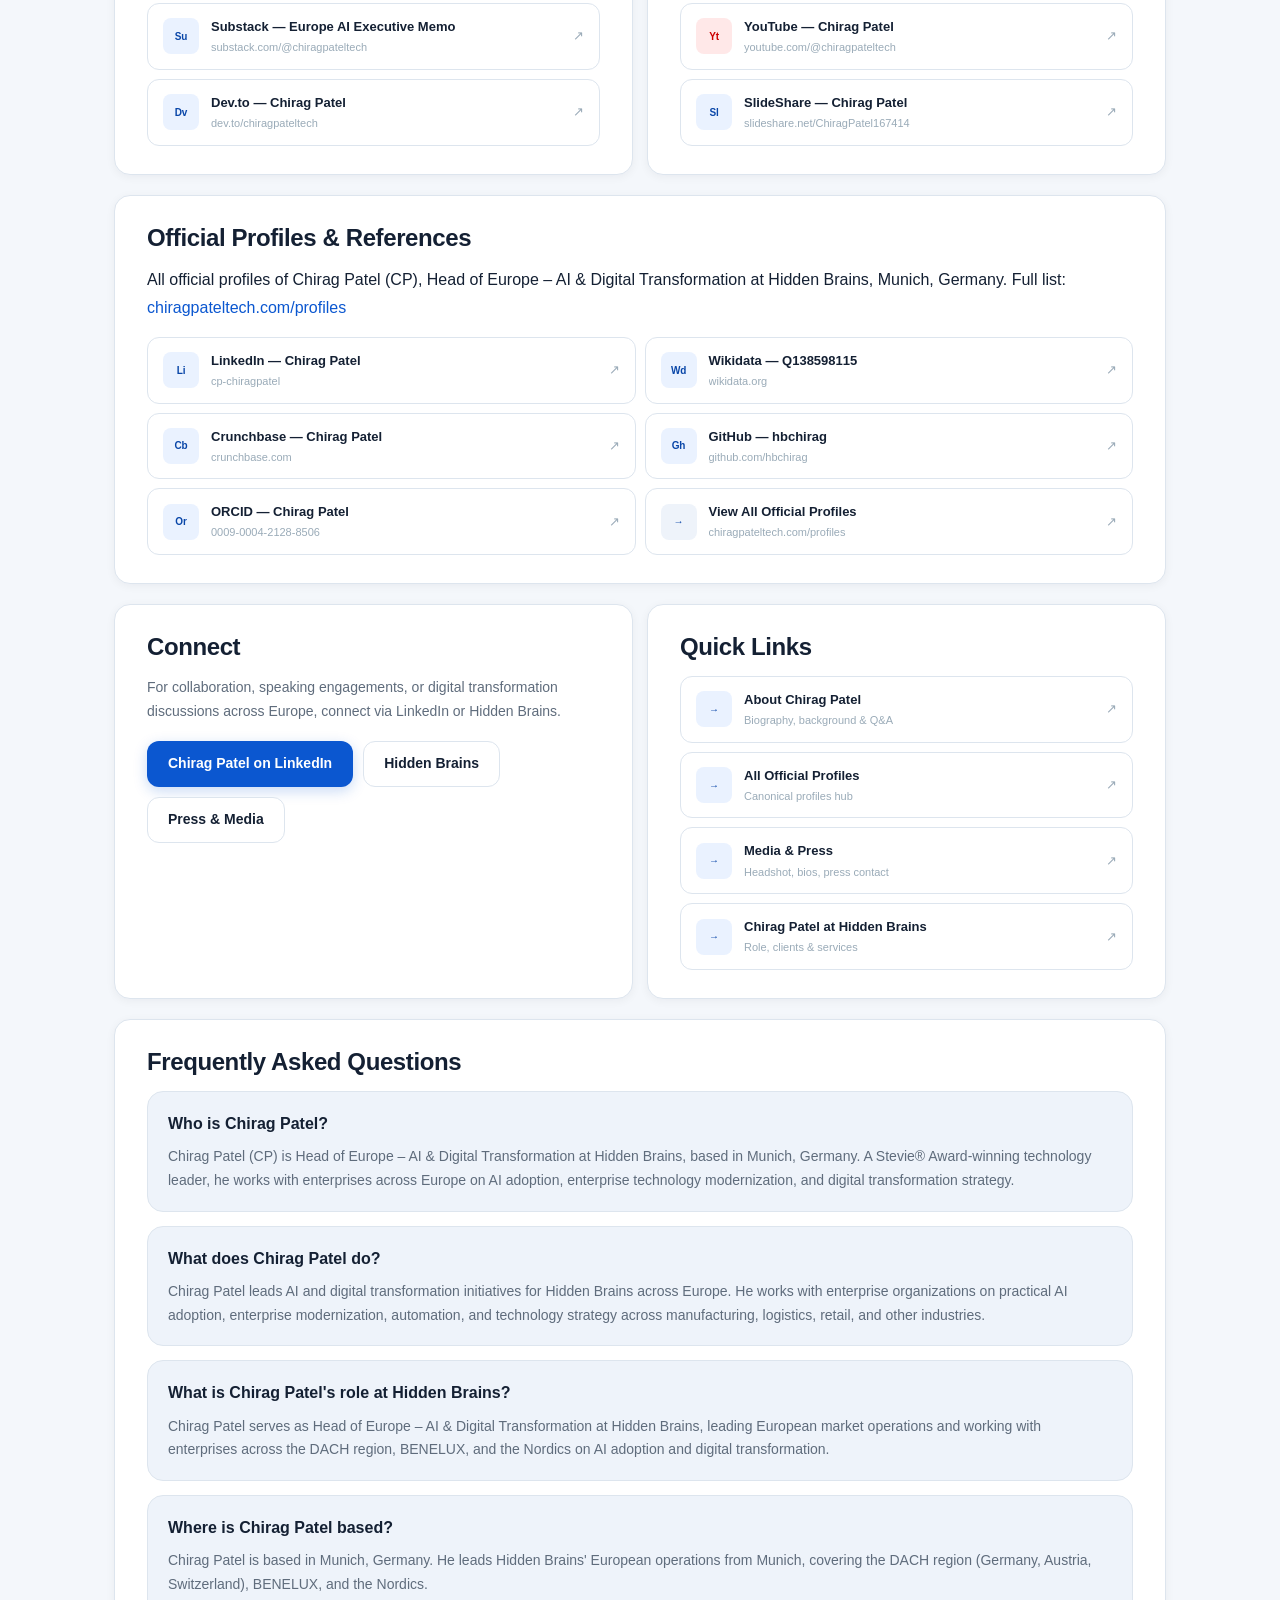
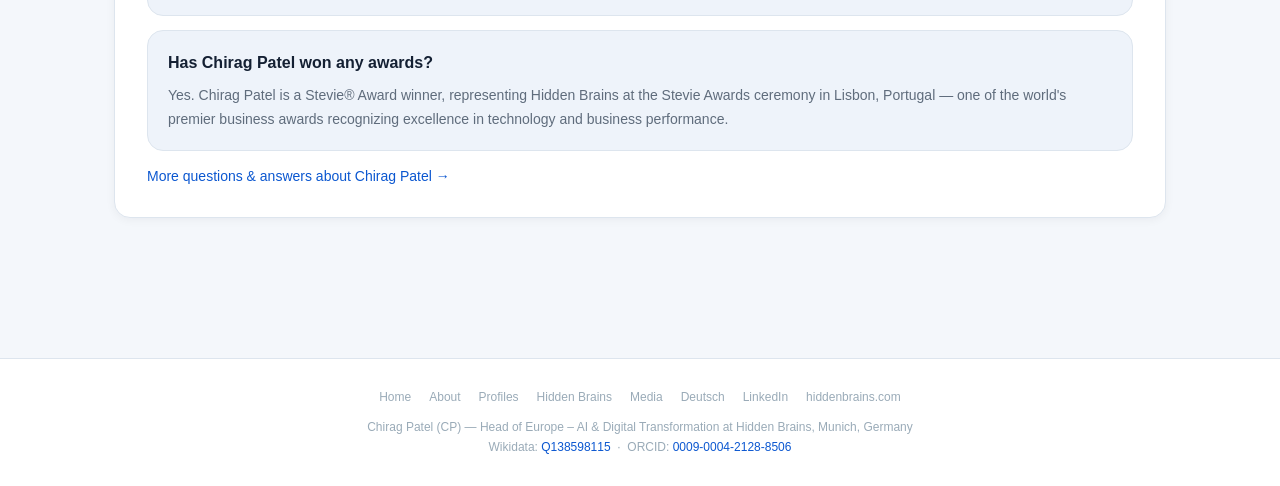
==== commit 52bf6dda: "Update index.html" ====
--- a/index.html
+++ b/index.html
@@ -4,12 +4,12 @@
 <meta charset="UTF-8"/>
 <meta name="viewport" content="width=device-width,initial-scale=1.0"/>
 <title>Chirag Patel (CP) — AI & Digital Transformation | Munich</title>
-<meta name="description" content="Chirag Patel (CP), Head of Europe – AI & Digital Transformation at Hidden Brains, Munich. Stevie® Award winner. Enterprise AI across Europe."/>
+<meta name="description" content="Chirag Patel (CP), Head of Europe – AI & Digital Transformation at Hidden Brains, Munich. Stevie® Award winner. Enterprise AI adoption across Europe."/>
 <meta name="author" content="Chirag Patel"/>
 <meta name="robots" content="index, follow"/>
 <link rel="canonical" href="https://chiragpateltech.com/"/>
 <link rel="alternate" hreflang="en" href="https://chiragpateltech.com/"/>
-<link rel="alternate" hreflang="de" href="https://chiragpateltech.com/chirag-patel-muenchen/"/>
+<link rel="alternate" hreflang="de" href="https://chiragpateltech.com/chirag-patel-muenchen"/>
 <link rel="alternate" hreflang="x-default" href="https://chiragpateltech.com/"/>
 <meta name="google-site-verification" content="b51nEF5Mv8X1yjSTfAau5msGA1bmDhkhypOXOXztSyU"/>
 <meta name="msvalidate.01" content="3B73894235598F8B4BD6E9AF2F47E3A2"/>
@@ -37,7 +37,56 @@
 {"@context":"https://schema.org","@graph":[
 {"@type":"WebSite","@id":"https://chiragpateltech.com/#website","url":"https://chiragpateltech.com/","name":"Chirag Patel","inLanguage":"en","description":"Official website of Chirag Patel (CP), Head of Europe – AI & Digital Transformation at Hidden Brains, Munich, Germany."},
 {"@type":"Organization","@id":"https://www.hiddenbrains.com/#organization","name":"Hidden Brains","url":"https://www.hiddenbrains.com/"},
-{"@type":"Person","@id":"https://chiragpateltech.com/#person","name":"Chirag Patel","alternateName":"CP","url":"https://chiragpateltech.com/","image":{"@type":"ImageObject","url":"https://chiragpateltech.com/chirag-patel-head-of-europe-ai-digital-transformation.jpg","caption":"Chirag Patel, Head of Europe – AI & Digital Transformation at Hidden Brains, Munich, Germany"},"jobTitle":"Head of Europe – AI & Digital Transformation","description":"Chirag Patel (CP) is Head of Europe – AI & Digital Transformation at Hidden Brains, based in Munich, Germany. Stevie® Award-winning technology leader helping enterprises across Europe adopt AI and execute digital transformation strategies.","award":"Stevie® Award","email":"chirag.hpatel@hiddenbrains.in","address":{"@type":"PostalAddress","addressLocality":"Munich","addressRegion":"Bavaria","addressCountry":"DE"},"worksFor":{"@id":"https://www.hiddenbrains.com/#organization"},"affiliation":{"@id":"https://www.hiddenbrains.com/#organization"},"knowsAbout":["Artificial Intelligence","Digital Transformation","Enterprise Technology","AI Strategy","Generative AI","Industry 4.0","Enterprise Automation","Technology Consulting"],"sameAs":["https://www.linkedin.com/in/cp-chiragpatel","https://www.wikidata.org/wiki/Q138598115","https://orcid.org/0009-0004-2128-8506","https://github.com/hbchirag","https://medium.com/@chiragpateltech","https://www.crunchbase.com/person/chirag-patel-a40a","https://huggingface.co/chiragpateltech","https://sessionize.com/chiragpateltech","https://x.com/chiragpateltech","https://substack.com/@chiragpateltech","https://speakerdeck.com/chiragpateltech","https://stackoverflow.com/users/3539782/chirag-patel","https://www.hiddenbrains.com/blog/author/chiragpatel","https://dev.to/chiragpateltech","https://www.xing.com/profile/Chirag_Patel011835","https://www.quora.com/profile/Chirag-Patel-434","https://gravatar.com/chiragpateltech","https://www.producthunt.com/@chiragpatelhiddenbrains","https://wellfound.com/u/chiragpateltech","https://www.indiehackers.com/chiragpateltech","https://independent.academia.edu/chiragpateltech","https://www.scribd.com/chiragpateltech","https://issuu.com/chiragpatelhiddenbrains","https://gitlab.com/chiragpateltech","https://flipboard.com/@chiragpateltech","https://vimeo.com/chiragpateltech","https://www.reddit.com/user/chirag_patel_hb/","https://www.slideshare.net/chiraghpatel2","https://about.me/chiragpatelhb","https://www.behance.net/chiragpatelhb","https://dribbble.com/chiragpateltech","https://codepen.io/chiragpatelhiddenbrains","https://de.pinterest.com/chiragpateltecheu/","https://www.flickr.com/people/chiragpatelhiddenbrains","https://unsplash.com/@chiragpateltech","https://500px.com/p/chiragpateltech","https://www.tumblr.com/chiragpatelhiddenbrains","https://wordpress.com/reader/users/chiragpateltech","https://bsky.app/profile/chiragpateltech.bsky.social","https://mastodon.social/@chiragpatel","https://www.youtube.com/@chiragpateltech","https://www.f6s.com/chirag-patel-hiddenbrains"]},
+{"@type":"Person","@id":"https://chiragpateltech.com/#person","name":"Chirag Patel","alternateName":"CP","url":"https://chiragpateltech.com/","telephone":"+49-15792376719","email":"chirag.hpatel@hiddenbrains.in","image":{"@type":"ImageObject","url":"https://chiragpateltech.com/chirag-patel-head-of-europe-ai-digital-transformation.jpg","caption":"Chirag Patel, Head of Europe – AI & Digital Transformation at Hidden Brains, Munich, Germany"},"jobTitle":"Head of Europe – AI & Digital Transformation","description":"Chirag Patel (CP) is Head of Europe – AI & Digital Transformation at Hidden Brains, based in Munich, Germany. Stevie® Award-winning technology leader helping enterprises across Europe adopt AI and execute digital transformation strategies.","award":"Stevie® Award","nationality":{"@type":"Country","name":"India"},"knowsLanguage":["en","de","hi"],"address":{"@type":"PostalAddress","addressLocality":"Munich","addressRegion":"Bavaria","addressCountry":"DE"},"worksFor":{"@id":"https://www.hiddenbrains.com/#organization"},"affiliation":{"@id":"https://www.hiddenbrains.com/#organization"},"knowsAbout":["Artificial Intelligence","Digital Transformation","Enterprise Technology","AI Strategy","Generative AI","Industry 4.0","Enterprise Automation","Technology Consulting"],"sameAs":[
+"https://www.linkedin.com/in/cp-chiragpatel",
+"https://www.wikidata.org/wiki/Q138598115",
+"https://orcid.org/0009-0004-2128-8506",
+"https://github.com/hbchirag",
+"https://medium.com/@chiragpateltech",
+"https://www.crunchbase.com/person/chirag-patel-a40a",
+"https://huggingface.co/chiragpateltech",
+"https://sessionize.com/chiragpateltech",
+"https://x.com/chiragpateltech",
+"https://substack.com/@chiragpateltech",
+"https://speakerdeck.com/chiragpateltech",
+"https://stackoverflow.com/users/3539782/chirag-patel",
+"https://www.hiddenbrains.com/blog/author/chiragpatel",
+"https://www.hiddenbrains.com/blog/chirag-patel-head-of-europe.html",
+"https://dev.to/chiragpateltech",
+"https://www.xing.com/profile/Chirag_Patel011835",
+"https://www.quora.com/profile/Chirag-Patel-434",
+"https://gravatar.com/chiragpateltech",
+"https://www.producthunt.com/@chiragpatelhiddenbrains",
+"https://wellfound.com/u/chiragpateltech",
+"https://www.indiehackers.com/chiragpateltech",
+"https://independent.academia.edu/chiragpateltech",
+"https://www.scribd.com/user/chiragpateltech",
+"https://www.scribd.com/document/1016188378",
+"https://www.scribd.com/presentation/1016188801",
+"https://issuu.com/chiragpatelhiddenbrains",
+"https://issuu.com/chiragpatelhiddenbrains/docs/from_ai_experimentation_to_production_a_framework",
+"https://issuu.com/chiragpatelhiddenbrains/docs/enterprise_ai_adoption_in_europe_challenges_patt",
+"https://gitlab.com/chiragpateltech",
+"https://flipboard.com/@chiragpateltech",
+"https://vimeo.com/chiragpateltech",
+"https://www.reddit.com/user/chirag_patel_hb/",
+"https://www.slideshare.net/ChiragPatel167414",
+"https://about.me/chiragpatelhb",
+"https://de.pinterest.com/chiragpateltecheu/",
+"https://www.flickr.com/people/chiragpatelhiddenbrains",
+"https://unsplash.com/@chiragpateltech",
+"https://500px.com/p/chiragpateltech",
+"https://www.tumblr.com/chiragpateltech",
+"https://wordpress.com/reader/users/chiragpateltech",
+"https://bsky.app/profile/chiragpateltech.bsky.social",
+"https://mastodon.social/@chiragpatel",
+"https://www.youtube.com/@chiragpateltech",
+"https://www.youtube.com/watch?v=zhTV5Y3raMI",
+"https://www.youtube.com/watch?v=dyERn0jrpK0",
+"https://www.f6s.com/chirag-patel-hiddenbrains",
+"https://www.prlog.org/13131289",
+"https://chiragpateltech.com/about-chirag-patel/"
+]},
 {"@type":"WebPage","@id":"https://chiragpateltech.com/#webpage","url":"https://chiragpateltech.com/","name":"Chirag Patel | Head of Europe – AI & Digital Transformation | Hidden Brains","isPartOf":{"@id":"https://chiragpateltech.com/#website"},"about":{"@id":"https://chiragpateltech.com/#person"},"mainEntity":{"@id":"https://chiragpateltech.com/#person"},"inLanguage":"en"},
 {"@type":"FAQPage","@id":"https://chiragpateltech.com/#faq","mainEntity":[
 {"@type":"Question","name":"Who is Chirag Patel?","acceptedAnswer":{"@type":"Answer","text":"Chirag Patel (CP) is Head of Europe – AI & Digital Transformation at Hidden Brains, based in Munich, Germany. A Stevie® Award-winning technology leader, he works with enterprises across Europe on AI adoption, enterprise technology modernization, and digital transformation strategy."}},
@@ -172,7 +221,7 @@
           <div class="p-info"><div class="p-name">Medium — Chirag Patel</div><div class="p-handle">medium.com/@chiragpateltech</div></div>
           <span class="p-arr">↗</span>
         </a>
-        <a class="p-row" href="https://substack.com/@chiragpateltech" target="_blank" rel="noopener" title="Chirag Patel Substack">
+        <a class="p-row" href="https://substack.com/@chiragpateltech" target="_blank" rel="noopener" title="Chirag Patel Substack — Europe AI Executive Memo">
           <div class="p-icon">Su</div>
           <div class="p-info"><div class="p-name">Substack — Europe AI Executive Memo</div><div class="p-handle">substack.com/@chiragpateltech</div></div>
           <span class="p-arr">↗</span>
@@ -202,9 +251,9 @@
           <div class="p-info"><div class="p-name">YouTube — Chirag Patel</div><div class="p-handle">youtube.com/@chiragpateltech</div></div>
           <span class="p-arr">↗</span>
         </a>
-        <a class="p-row" href="https://www.slideshare.net/chiraghpatel2" target="_blank" rel="noopener" title="Chirag Patel on SlideShare">
+        <a class="p-row" href="https://www.slideshare.net/ChiragPatel167414" target="_blank" rel="noopener" title="Chirag Patel on SlideShare">
           <div class="p-icon">Sl</div>
-          <div class="p-info"><div class="p-name">SlideShare — Chirag Patel</div><div class="p-handle">slideshare.net/chiraghpatel2</div></div>
+          <div class="p-info"><div class="p-name">SlideShare — Chirag Patel</div><div class="p-handle">slideshare.net/ChiragPatel167414</div></div>
           <span class="p-arr">↗</span>
         </a>
       </div>
@@ -217,10 +266,10 @@
     <p class="text-sm text-muted mb-4">All official profiles of Chirag Patel (CP), Head of Europe – AI &amp; Digital Transformation at Hidden Brains, Munich, Germany. Full list: <a href="/profiles" title="All official Chirag Patel profiles">chiragpateltech.com/profiles</a></p>
     <div class="profiles-2col">
       <a class="p-row" href="https://www.linkedin.com/in/cp-chiragpatel" target="_blank" rel="noopener" title="Chirag Patel LinkedIn"><div class="p-icon">Li</div><div class="p-info"><div class="p-name">LinkedIn — Chirag Patel</div><div class="p-handle">cp-chiragpatel</div></div><span class="p-arr">↗</span></a>
-      <a class="p-row" href="https://www.wikidata.org/wiki/Q138598115" target="_blank" rel="noopener" title="Chirag Patel Wikidata"><div class="p-icon">Wd</div><div class="p-info"><div class="p-name">Wikidata — Q138598115</div><div class="p-handle">wikidata.org</div></div><span class="p-arr">↗</span></a>
+      <a class="p-row" href="https://www.wikidata.org/wiki/Q138598115" target="_blank" rel="noopener" title="Chirag Patel Wikidata Q138598115"><div class="p-icon">Wd</div><div class="p-info"><div class="p-name">Wikidata — Q138598115</div><div class="p-handle">wikidata.org</div></div><span class="p-arr">↗</span></a>
       <a class="p-row" href="https://www.crunchbase.com/person/chirag-patel-a40a" target="_blank" rel="noopener" title="Chirag Patel Crunchbase"><div class="p-icon">Cb</div><div class="p-info"><div class="p-name">Crunchbase — Chirag Patel</div><div class="p-handle">crunchbase.com</div></div><span class="p-arr">↗</span></a>
-      <a class="p-row" href="https://github.com/hbchirag" target="_blank" rel="noopener" title="Chirag Patel GitHub"><div class="p-icon">Gh</div><div class="p-info"><div class="p-name">GitHub — Chirag Patel</div><div class="p-handle">github.com/hbchirag</div></div><span class="p-arr">↗</span></a>
-      <a class="p-row" href="https://orcid.org/0009-0004-2128-8506" target="_blank" rel="noopener" title="Chirag Patel ORCID"><div class="p-icon">Or</div><div class="p-info"><div class="p-name">ORCID — Chirag Patel</div><div class="p-handle">0009-0004-2128-8506</div></div><span class="p-arr">↗</span></a>
+      <a class="p-row" href="https://github.com/hbchirag" target="_blank" rel="noopener" title="Chirag Patel GitHub"><div class="p-icon">Gh</div><div class="p-info"><div class="p-name">GitHub — hbchirag</div><div class="p-handle">github.com/hbchirag</div></div><span class="p-arr">↗</span></a>
+      <a class="p-row" href="https://orcid.org/0009-0004-2128-8506" target="_blank" rel="noopener" title="Chirag Patel ORCID 0009-0004-2128-8506"><div class="p-icon">Or</div><div class="p-info"><div class="p-name">ORCID — Chirag Patel</div><div class="p-handle">0009-0004-2128-8506</div></div><span class="p-arr">↗</span></a>
       <a class="p-row" href="/profiles" title="All official profiles of Chirag Patel"><div class="p-icon" style="background:var(--bg2)">→</div><div class="p-info"><div class="p-name">View All Official Profiles</div><div class="p-handle">chiragpateltech.com/profiles</div></div><span class="p-arr">↗</span></a>
     </div>
   </div>
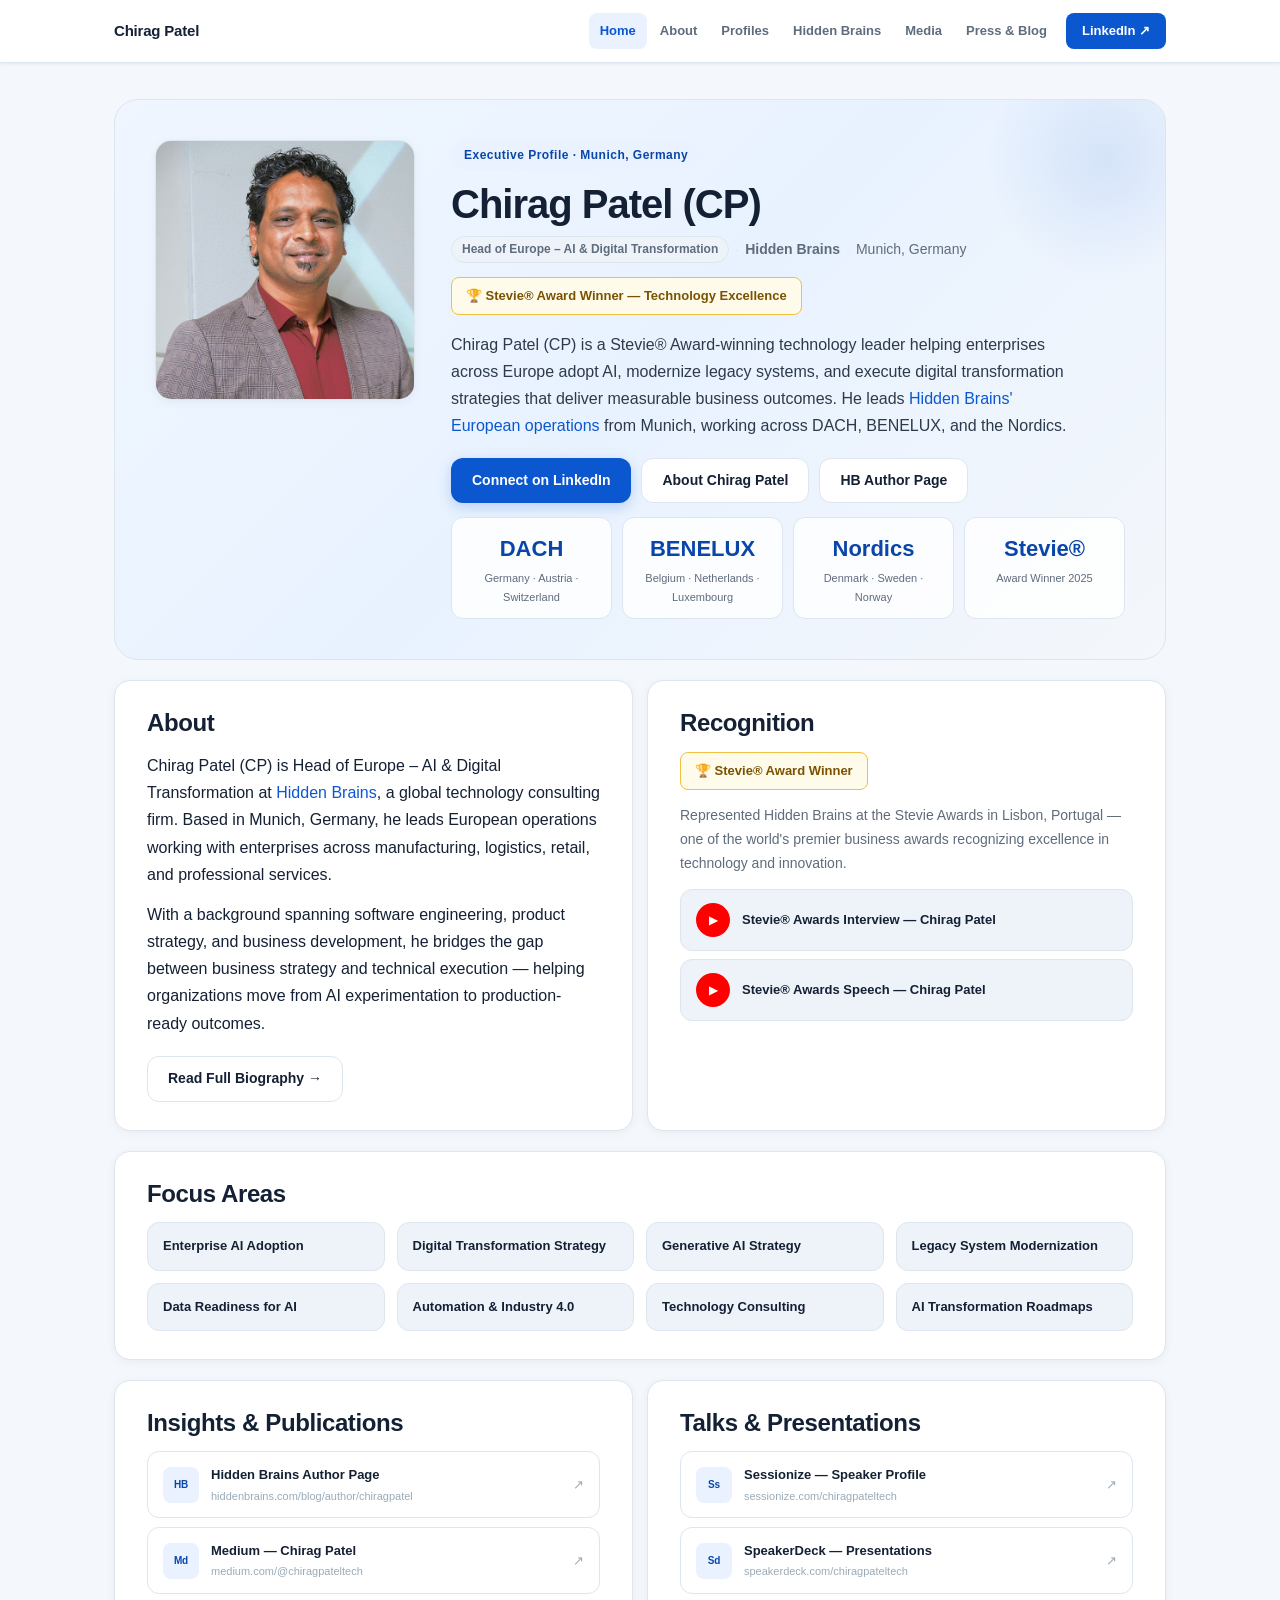
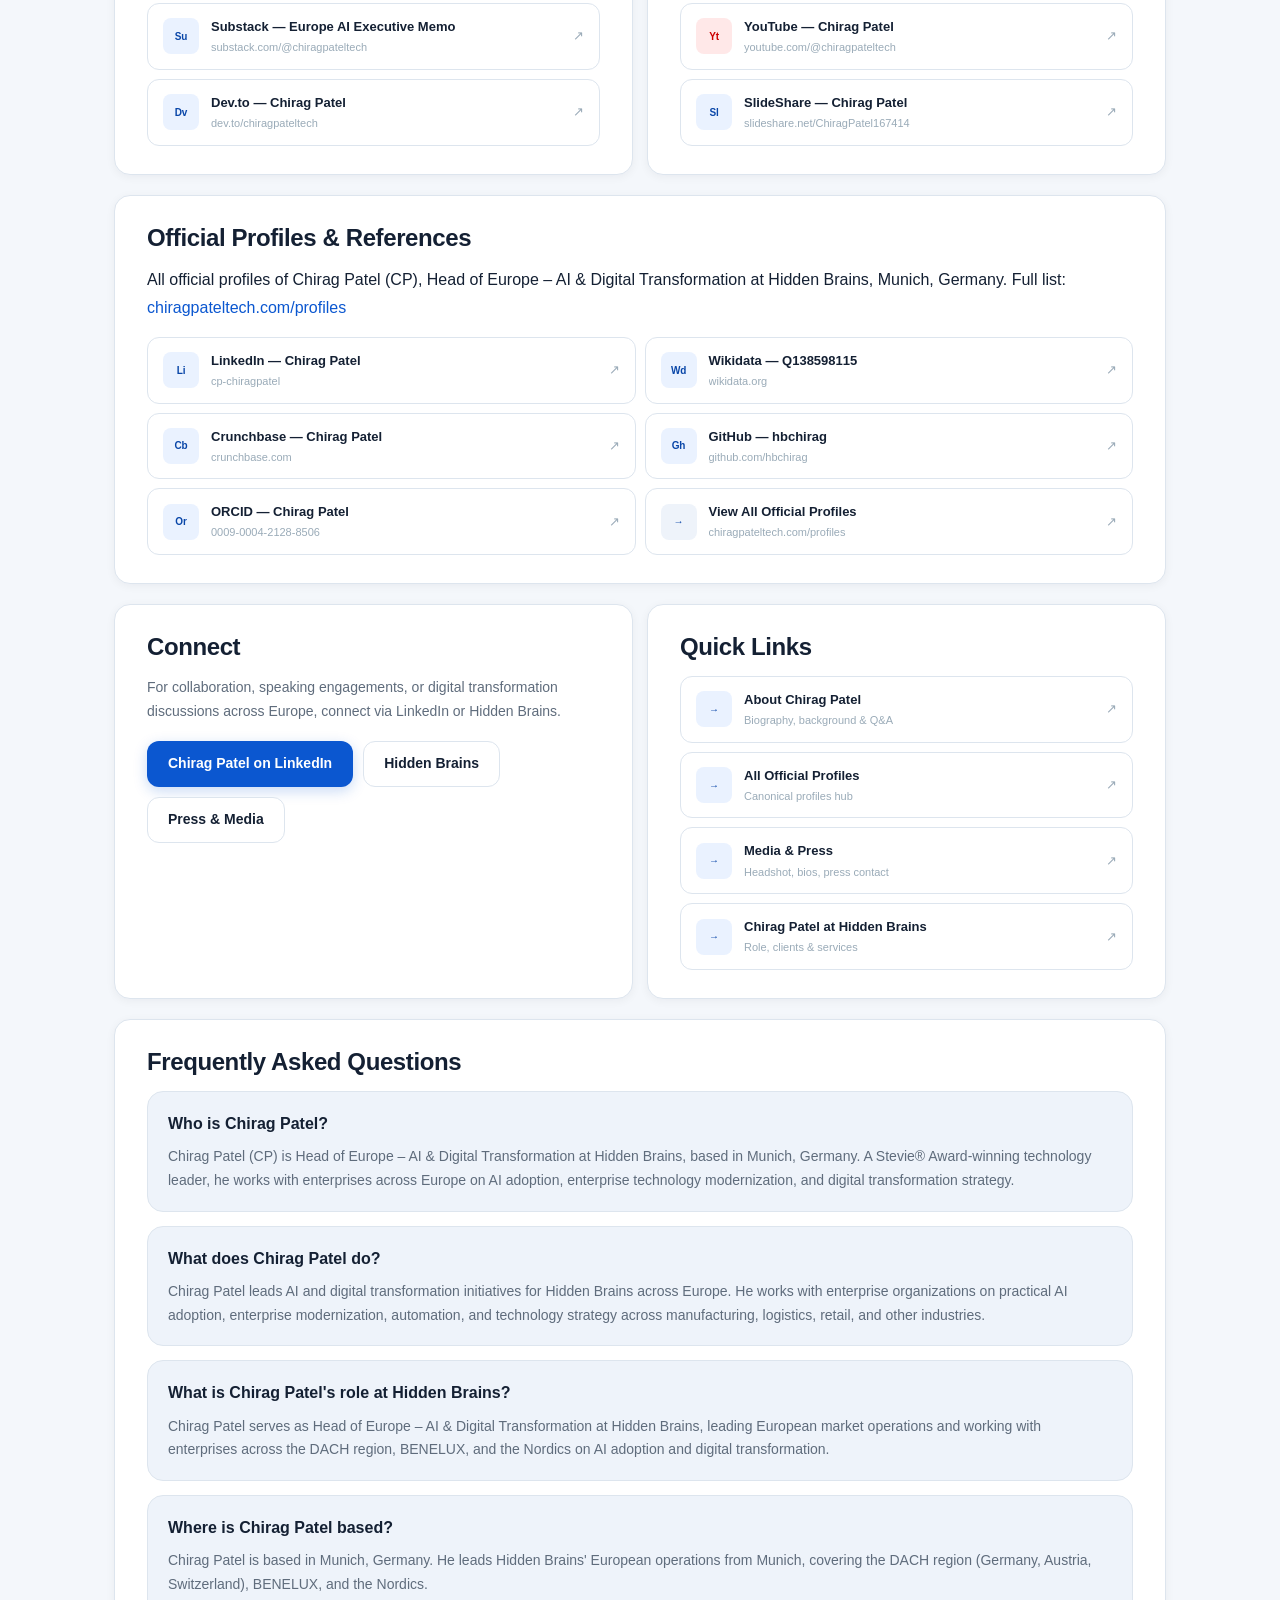
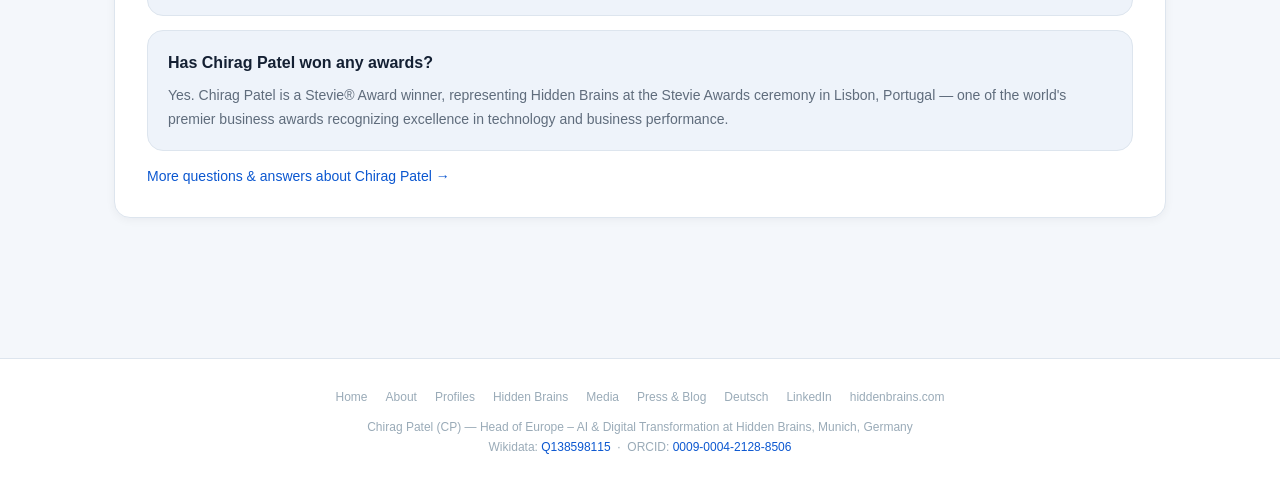
==== commit 8fa89788: "Add Press & Blog nav and footer link across all 6 pages Adds a new "Press & Blog" link pointing to /" ====
--- a/index.html
+++ b/index.html
@@ -37,7 +37,7 @@
 {"@context":"https://schema.org","@graph":[
 {"@type":"WebSite","@id":"https://chiragpateltech.com/#website","url":"https://chiragpateltech.com/","name":"Chirag Patel","inLanguage":"en","description":"Official website of Chirag Patel (CP), Head of Europe – AI & Digital Transformation at Hidden Brains, Munich, Germany."},
 {"@type":"Organization","@id":"https://www.hiddenbrains.com/#organization","name":"Hidden Brains","url":"https://www.hiddenbrains.com/"},
-{"@type":"Person","@id":"https://chiragpateltech.com/#person","name":"Chirag Patel","alternateName":"CP","url":"https://chiragpateltech.com/","telephone":"+49-15792376719","email":"chirag.hpatel@hiddenbrains.in","image":{"@type":"ImageObject","url":"https://chiragpateltech.com/chirag-patel-head-of-europe-ai-digital-transformation.jpg","caption":"Chirag Patel, Head of Europe – AI & Digital Transformation at Hidden Brains, Munich, Germany"},"jobTitle":"Head of Europe – AI & Digital Transformation","description":"Chirag Patel (CP) is Head of Europe – AI & Digital Transformation at Hidden Brains, based in Munich, Germany. Stevie® Award-winning technology leader helping enterprises across Europe adopt AI and execute digital transformation strategies.","award":"Stevie® Award","nationality":{"@type":"Country","name":"India"},"knowsLanguage":["en","de","hi"],"address":{"@type":"PostalAddress","addressLocality":"Munich","addressRegion":"Bavaria","addressCountry":"DE"},"worksFor":{"@id":"https://www.hiddenbrains.com/#organization"},"affiliation":{"@id":"https://www.hiddenbrains.com/#organization"},"knowsAbout":["Artificial Intelligence","Digital Transformation","Enterprise Technology","AI Strategy","Generative AI","Industry 4.0","Enterprise Automation","Technology Consulting"],"sameAs":[
+{"@type":"Person","@id":"https://chiragpateltech.com/#person","name":"Chirag Patel","alternateName":"CP","url":"https://chiragpateltech.com/","telephone":"+49-15792376719","email":"chirag.hpatel@hiddenbrains.in","image":{"@type":"ImageObject","url":"https://chiragpateltech.com/chirag-patel-head-of-europe-ai-digital-transformation.jpg","caption":"Chirag Patel, Head of Europe – AI & Digital Transformation at Hidden Brains, Munich, Germany"},"jobTitle":"Head of Europe – AI & Digital Transformation","description":"Chirag Patel (CP) is Head of Europe – AI & Digital Transformation at Hidden Brains, based in Munich, Germany. Stevie® Award-winning technology leader working with enterprises across DACH, BENELUX, and the Nordics on AI adoption and digital transformation.","award":"Stevie® Award","nationality":{"@type":"Country","name":"India"},"knowsLanguage":["en","de","hi"],"address":{"@type":"PostalAddress","addressLocality":"Munich","addressRegion":"Bavaria","addressCountry":"DE"},"worksFor":{"@id":"https://www.hiddenbrains.com/#organization"},"affiliation":{"@id":"https://www.hiddenbrains.com/#organization"},"knowsAbout":["Artificial Intelligence","Digital Transformation","Enterprise Technology","AI Strategy","Generative AI","Industry 4.0","Enterprise Automation","Technology Consulting"],"sameAs":[
 "https://www.linkedin.com/in/cp-chiragpatel",
 "https://www.wikidata.org/wiki/Q138598115",
 "https://orcid.org/0009-0004-2128-8506",
@@ -61,11 +61,7 @@
 "https://www.indiehackers.com/chiragpateltech",
 "https://independent.academia.edu/chiragpateltech",
 "https://www.scribd.com/user/chiragpateltech",
-"https://www.scribd.com/document/1016188378",
-"https://www.scribd.com/presentation/1016188801",
 "https://issuu.com/chiragpatelhiddenbrains",
-"https://issuu.com/chiragpatelhiddenbrains/docs/from_ai_experimentation_to_production_a_framework",
-"https://issuu.com/chiragpatelhiddenbrains/docs/enterprise_ai_adoption_in_europe_challenges_patt",
 "https://gitlab.com/chiragpateltech",
 "https://flipboard.com/@chiragpateltech",
 "https://vimeo.com/chiragpateltech",
@@ -85,6 +81,7 @@
 "https://www.youtube.com/watch?v=dyERn0jrpK0",
 "https://www.f6s.com/chirag-patel-hiddenbrains",
 "https://www.prlog.org/13131289",
+"https://www.pressreleasepoint.com/hidden-brains-announces-chirag-patel-head-europe-ai-and-digital-transformation",
 "https://chiragpateltech.com/about-chirag-patel/"
 ]},
 {"@type":"WebPage","@id":"https://chiragpateltech.com/#webpage","url":"https://chiragpateltech.com/","name":"Chirag Patel | Head of Europe – AI & Digital Transformation | Hidden Brains","isPartOf":{"@id":"https://chiragpateltech.com/#website"},"about":{"@id":"https://chiragpateltech.com/#person"},"mainEntity":{"@id":"https://chiragpateltech.com/#person"},"inLanguage":"en"},
@@ -125,6 +122,7 @@
       <a href="/profiles" title="Official Profiles">Profiles</a>
       <a href="/chirag-patel-hidden-brains" title="Chirag Patel at Hidden Brains">Hidden Brains</a>
       <a href="/media" title="Media & Press">Media</a>
+      <a href="/blog-stevie-award-ai-transformation" title="Press & Blog">Press &amp; Blog</a>
       <a class="nav-cta" href="https://www.linkedin.com/in/cp-chiragpatel" target="_blank" rel="noopener" title="Connect on LinkedIn">LinkedIn ↗</a>
     </div>
     <button class="nav-toggle" id="navtoggle" aria-label="Open menu"><span></span><span></span><span></span></button>
@@ -316,6 +314,7 @@
     <a href="/profiles" title="Profiles">Profiles</a>
     <a href="/chirag-patel-hidden-brains" title="Hidden Brains">Hidden Brains</a>
     <a href="/media" title="Media">Media</a>
+    <a href="/blog-stevie-award-ai-transformation" title="Press & Blog">Press &amp; Blog</a>
     <a href="/chirag-patel-muenchen" title="Deutsch">Deutsch</a>
     <a href="https://www.linkedin.com/in/cp-chiragpatel" target="_blank" rel="noopener" title="LinkedIn">LinkedIn</a>
     <a href="https://www.hiddenbrains.com/" target="_blank" rel="noopener" title="Hidden Brains">hiddenbrains.com</a>
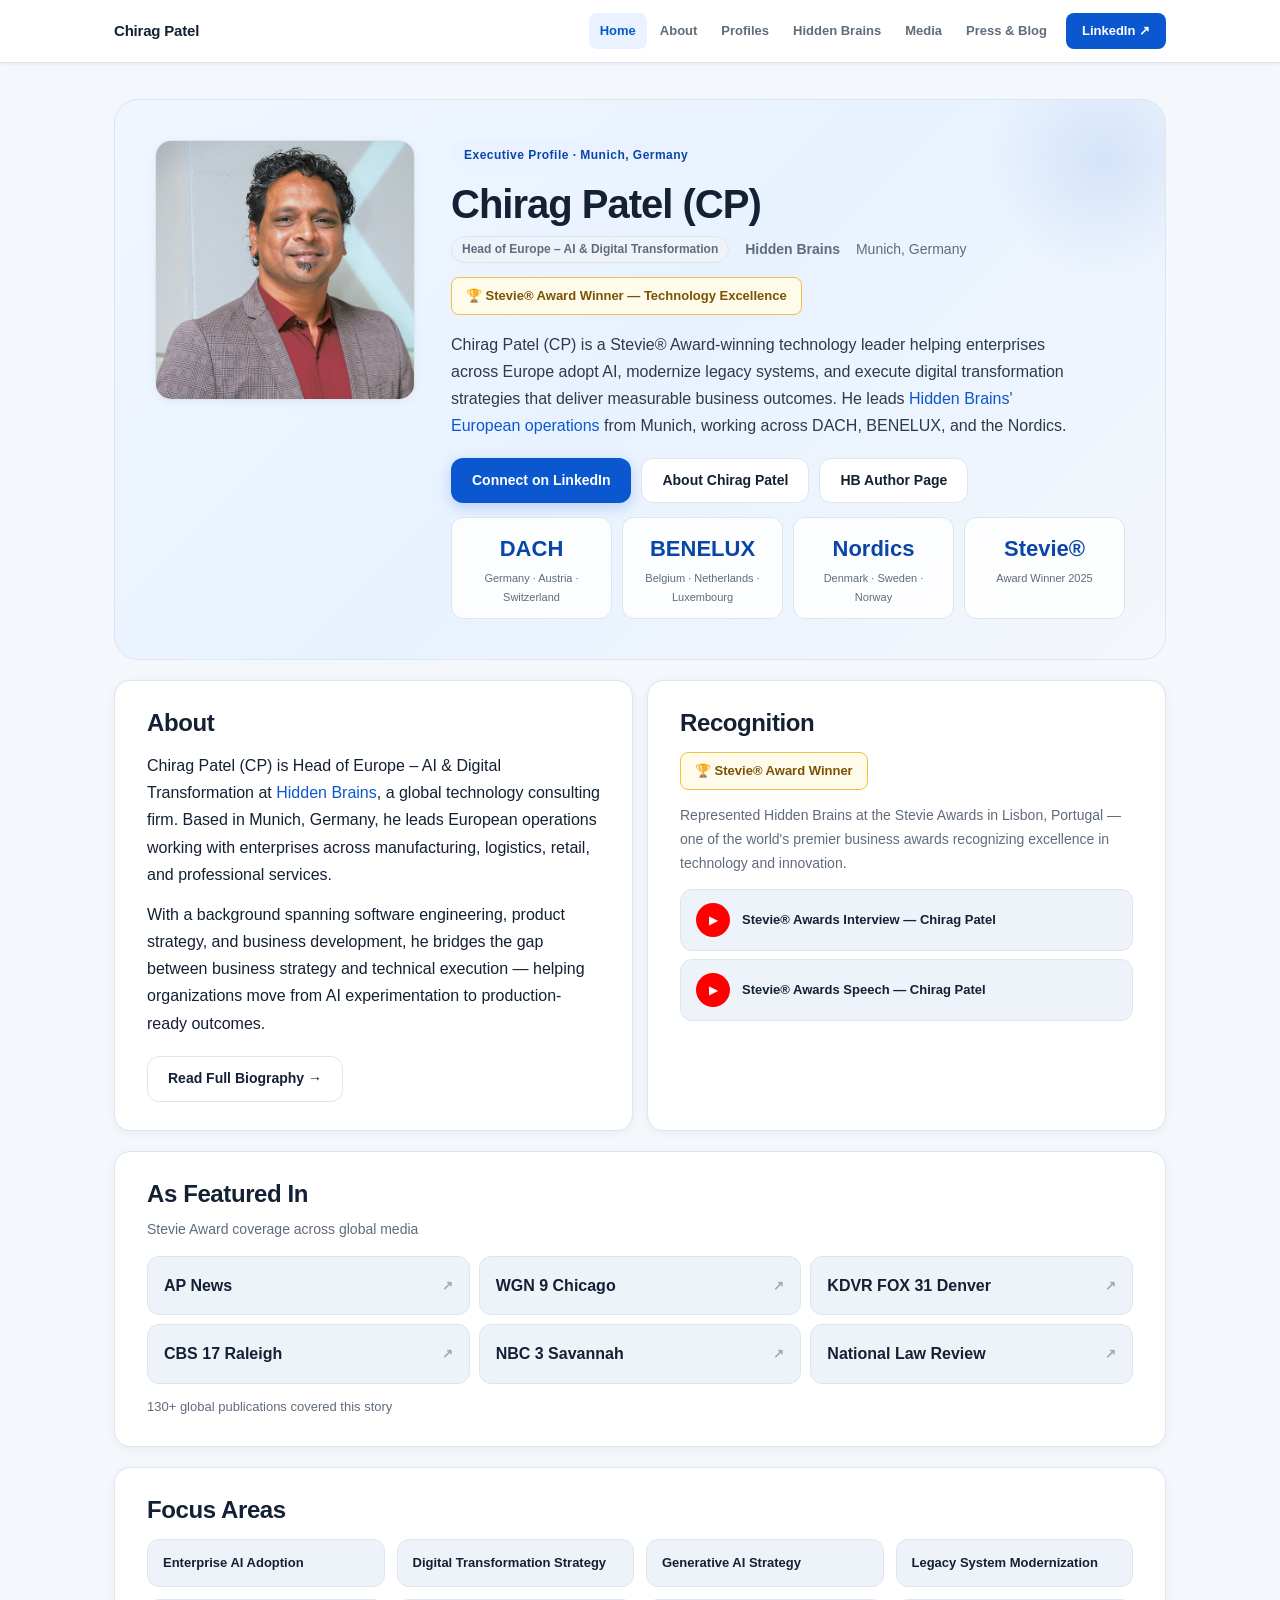
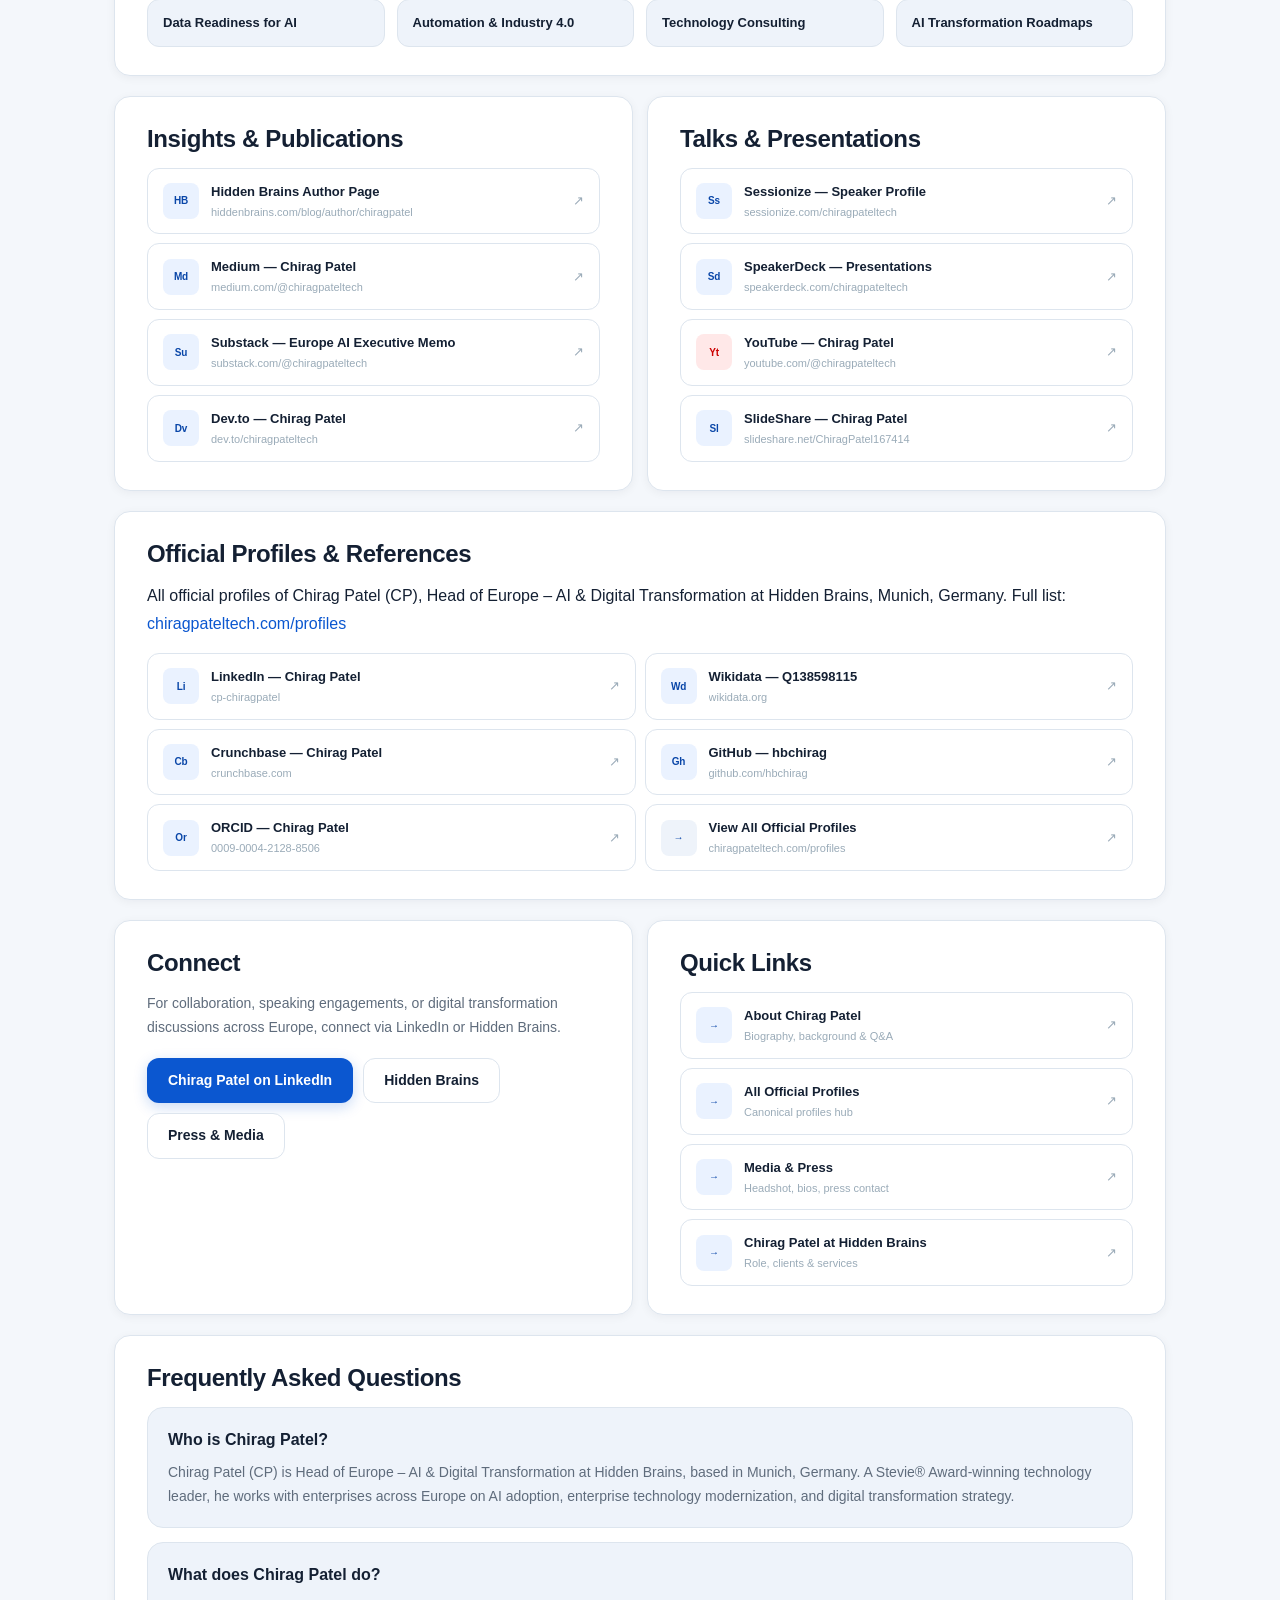
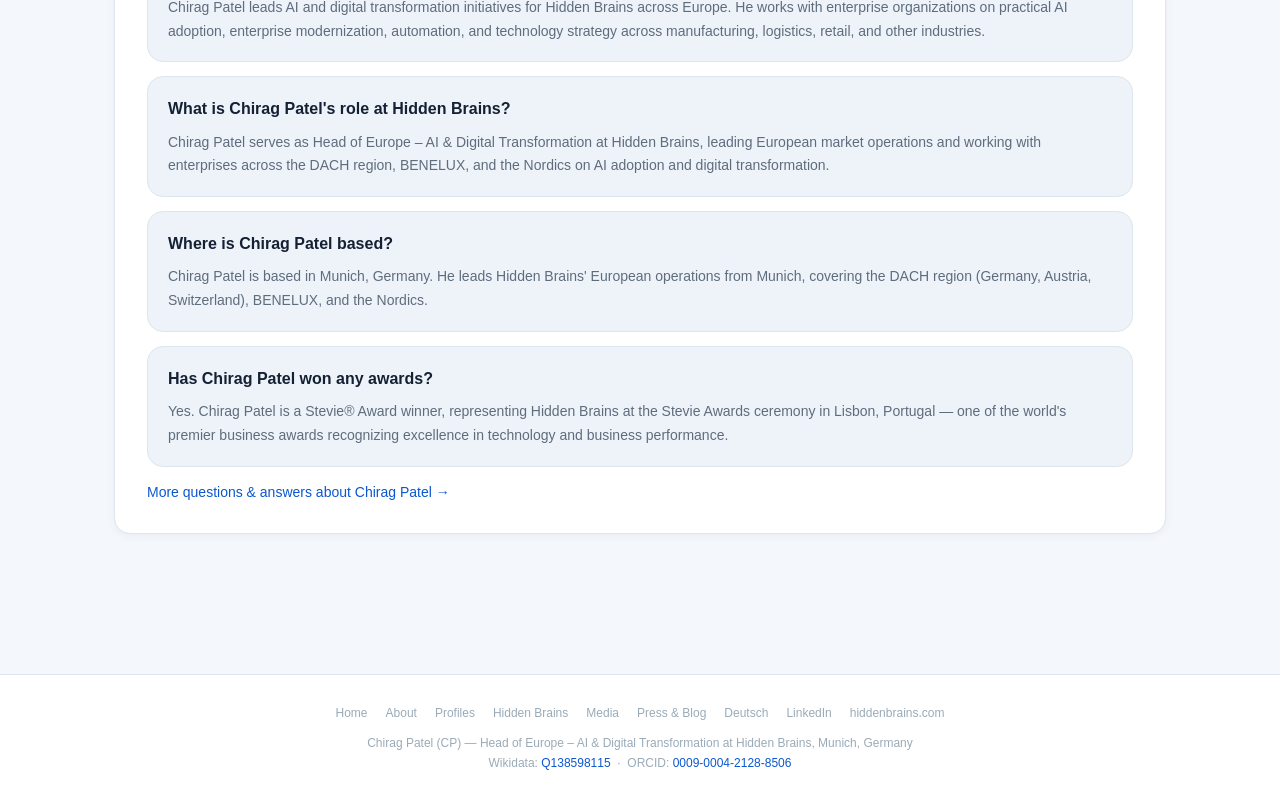
==== commit 9303a104: "Update index.html" ====
--- a/index.html
+++ b/index.html
@@ -108,7 +108,20 @@
 .faq-item{padding:18px 20px;background:var(--bg2);border:1px solid var(--line);border-radius:var(--r-lg);margin-bottom:14px}
 .faq-q{font-size:16px;font-weight:700;color:var(--text);margin-bottom:8px}
 .faq-a{font-size:14px;color:var(--muted);margin:0;line-height:1.7}
-@media(max-width:768px){.hero-section{padding:24px}.profiles-2col{grid-template-columns:1fr}.stat-row{gap:8px}}
+.featured-strip{margin-top:20px}
+.featured-heading{color:#7a5200}
+.featured-sub{font-size:14px;color:var(--muted);margin:-4px 0 14px}
+.featured-grid{display:grid;grid-template-columns:repeat(3,minmax(0,1fr));gap:9px}
+.featured-link{display:flex;align-items:center;justify-content:space-between;gap:12px;padding:15px 16px;border:1px solid var(--line);border-radius:var(--r-md);background:var(--bg2);color:var(--text);font-weight:700;text-decoration:none;transition:all .18s ease;min-width:0}
+.featured-link:hover{border-color:#c8d4e2;background:#fff;transform:translateY(-1px);text-decoration:none}
+.featured-name{min-width:0;overflow-wrap:anywhere}
+.featured-note{margin-top:12px;font-size:13px;color:var(--muted)}
+@media(max-width:768px){
+  .hero-section{padding:24px}
+  .profiles-2col{grid-template-columns:1fr}
+  .stat-row{gap:8px}
+  .featured-grid{grid-template-columns:1fr}
+}
 </style>
 </head>
 <body>
@@ -189,6 +202,39 @@
     </div>
   </div>
 
+  <!-- AS FEATURED IN -->
+  <div class="card section-gap featured-strip">
+    <h2 class="sec-title featured-heading">As Featured In</h2>
+    <p class="featured-sub">Stevie Award coverage across global media</p>
+    <div class="featured-grid">
+      <a class="featured-link" href="https://apnews.com/press-release/ein-presswire-newsmatics/chirag-patel-wins-stevie-award-for-ai-and-digital-transformation-excellence-bff6a86cfa01e59e1eb6a639d35866a0" target="_blank" rel="noopener" title="AP News coverage of Chirag Patel Stevie Award">
+        <span class="featured-name">AP News</span>
+        <span class="p-arr">↗</span>
+      </a>
+      <a class="featured-link" href="https://wgntv.com/business/press-releases/ein-presswire/901660516/chirag-patel-wins-stevie-award-for-ai-and-digital-transformation-excellence" target="_blank" rel="noopener" title="WGN 9 Chicago coverage of Chirag Patel Stevie Award">
+        <span class="featured-name">WGN 9 Chicago</span>
+        <span class="p-arr">↗</span>
+      </a>
+      <a class="featured-link" href="https://kdvr.com/business/press-releases/ein-presswire/901660516/chirag-patel-wins-stevie-award-for-ai-and-digital-transformation-excellence" target="_blank" rel="noopener" title="KDVR FOX 31 Denver coverage of Chirag Patel Stevie Award">
+        <span class="featured-name">KDVR FOX 31 Denver</span>
+        <span class="p-arr">↗</span>
+      </a>
+      <a class="featured-link" href="https://www.cbs17.com/business/press-releases/ein-presswire/901660516/chirag-patel-wins-stevie-award-for-ai-and-digital-transformation-excellence" target="_blank" rel="noopener" title="CBS 17 Raleigh coverage of Chirag Patel Stevie Award">
+        <span class="featured-name">CBS 17 Raleigh</span>
+        <span class="p-arr">↗</span>
+      </a>
+      <a class="featured-link" href="https://www.wsav.com/business/press-releases/ein-presswire/901660516/chirag-patel-wins-stevie-award-for-ai-and-digital-transformation-excellence" target="_blank" rel="noopener" title="NBC 3 Savannah coverage of Chirag Patel Stevie Award">
+        <span class="featured-name">NBC 3 Savannah</span>
+        <span class="p-arr">↗</span>
+      </a>
+      <a class="featured-link" href="https://natlawreview.com/press-releases/chirag-patel-wins-stevie-award-ai-and-digital-transformation-excellence" target="_blank" rel="noopener" title="National Law Review coverage of Chirag Patel Stevie Award">
+        <span class="featured-name">National Law Review</span>
+        <span class="p-arr">↗</span>
+      </a>
+    </div>
+    <div class="featured-note">130+ global publications covered this story</div>
+  </div>
+
   <!-- FOCUS AREAS -->
   <div class="card section-gap">
     <h2 class="sec-title">Focus Areas</h2>
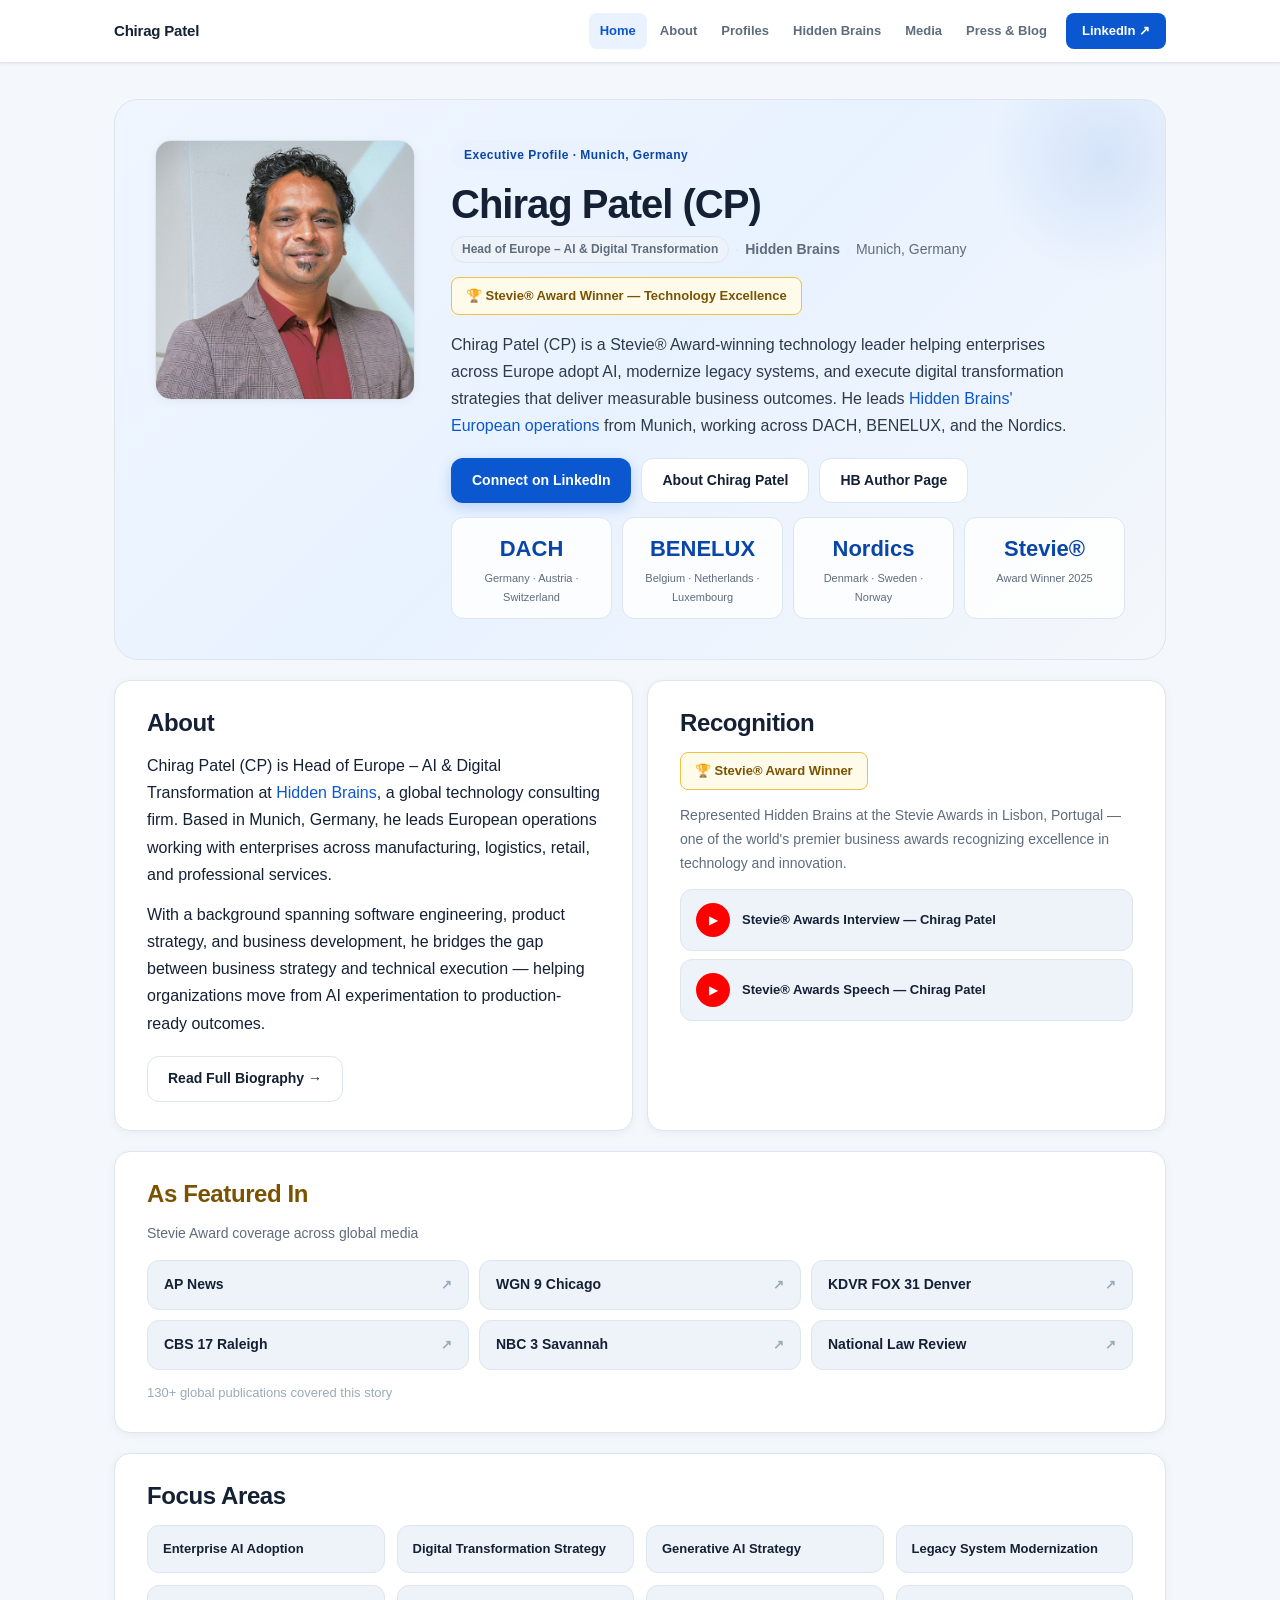
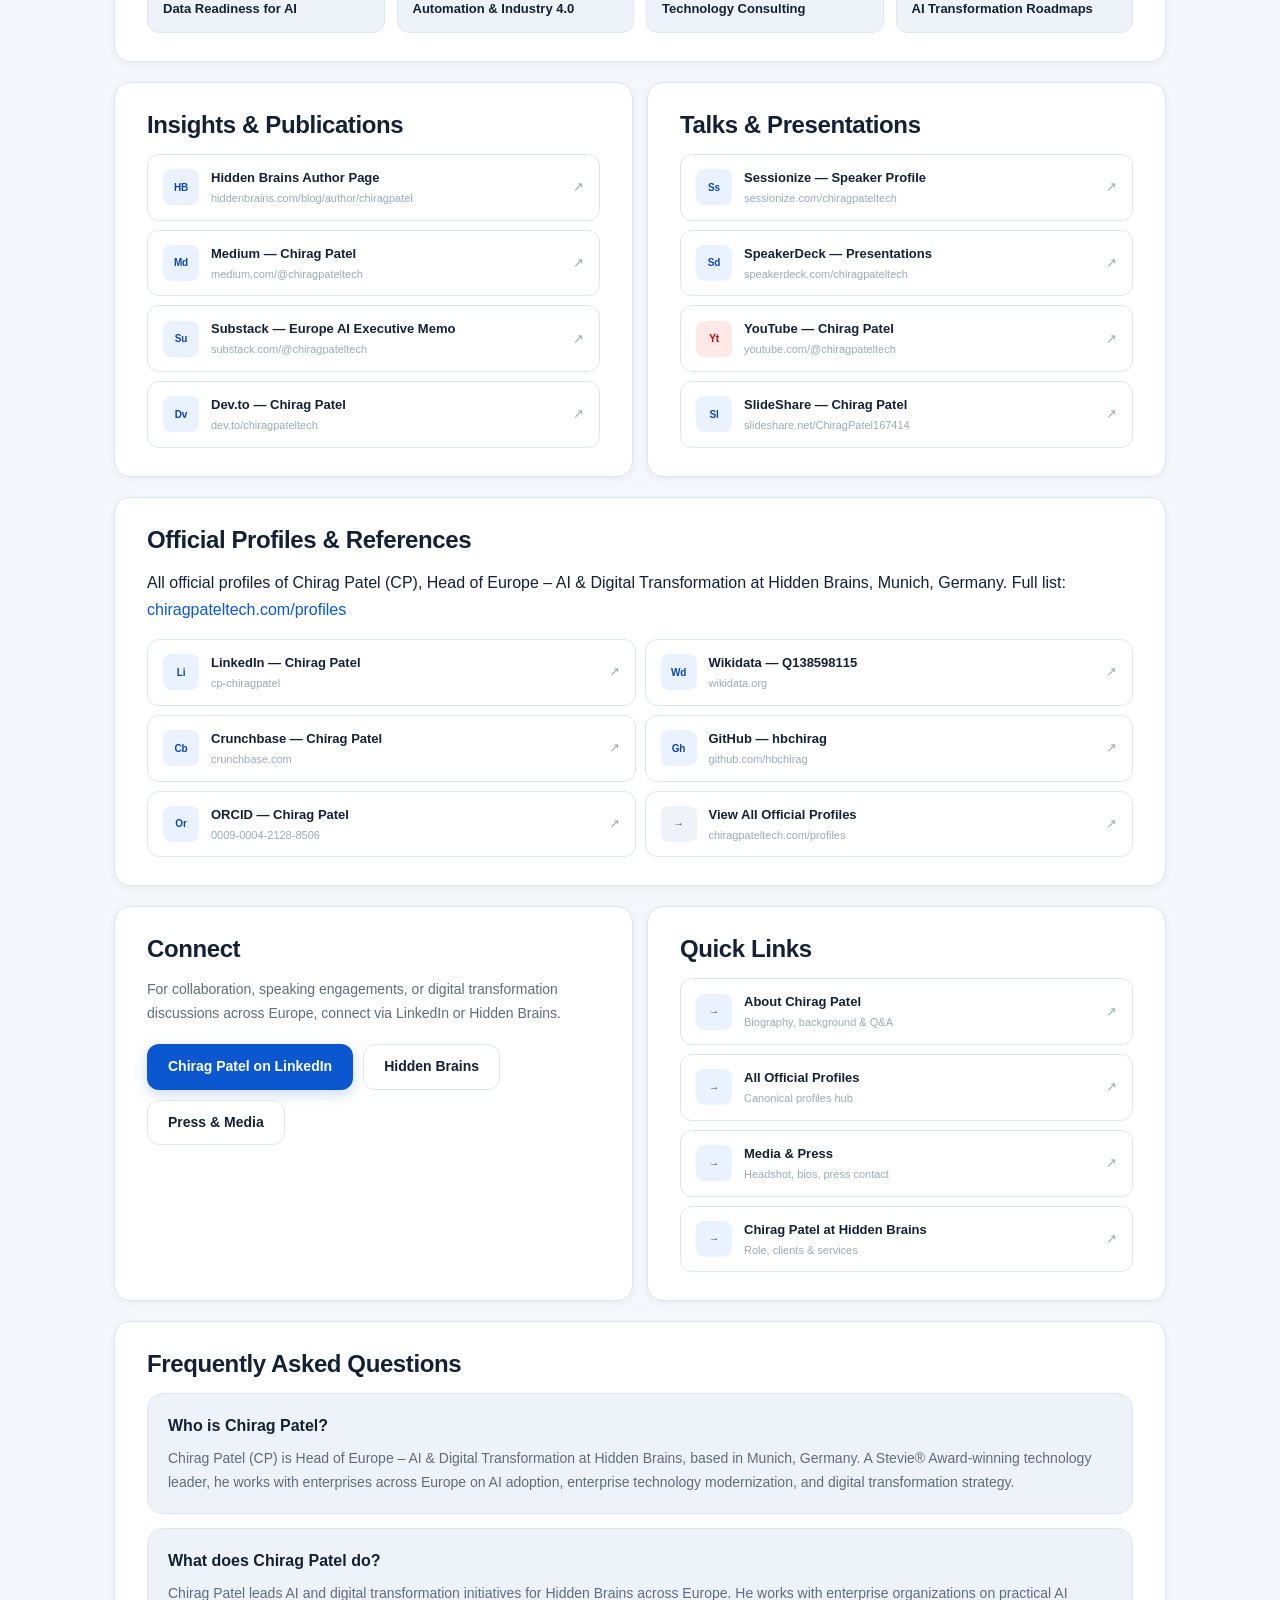
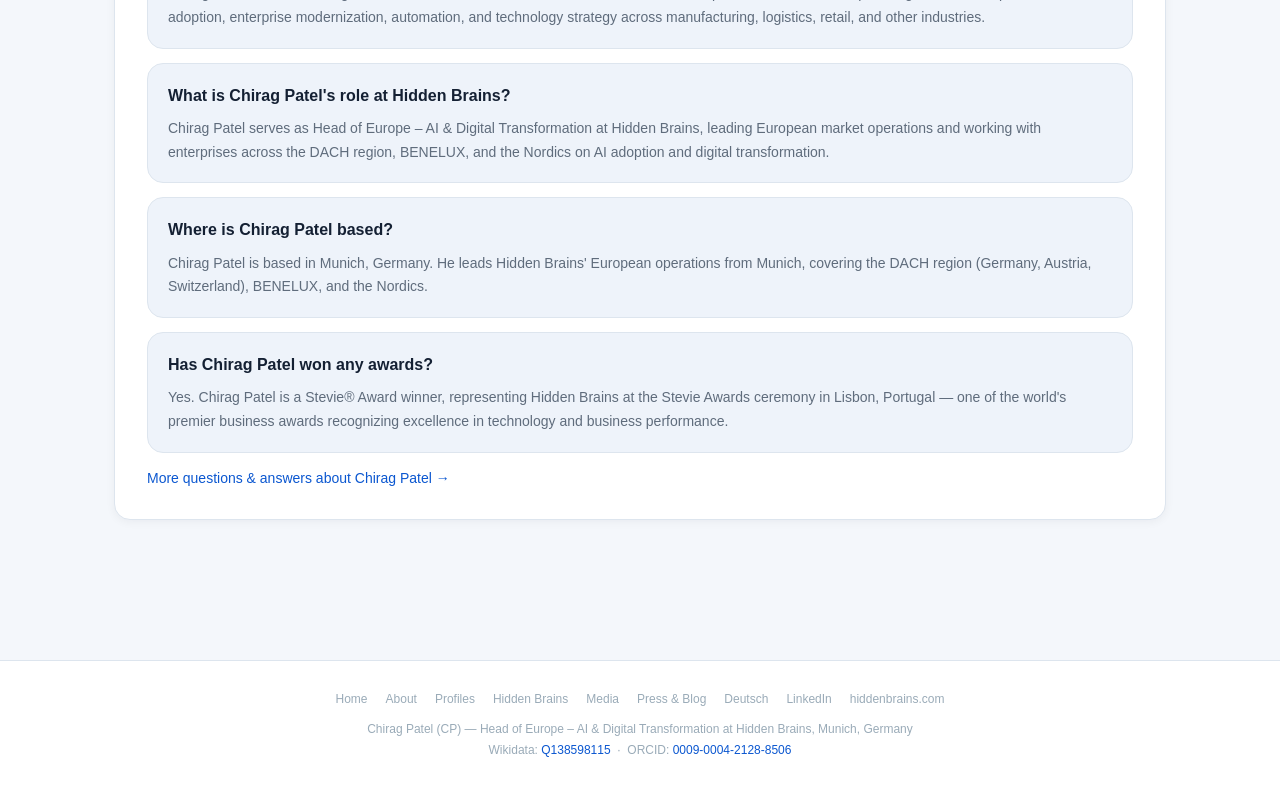
==== commit 10b9c98e: "Add 'As Featured In' press coverage strip to index.html Inserts a responsive 6-outlet media coverage" ====
--- a/index.html
+++ b/index.html
@@ -108,20 +108,13 @@
 .faq-item{padding:18px 20px;background:var(--bg2);border:1px solid var(--line);border-radius:var(--r-lg);margin-bottom:14px}
 .faq-q{font-size:16px;font-weight:700;color:var(--text);margin-bottom:8px}
 .faq-a{font-size:14px;color:var(--muted);margin:0;line-height:1.7}
-.featured-strip{margin-top:20px}
-.featured-heading{color:#7a5200}
-.featured-sub{font-size:14px;color:var(--muted);margin:-4px 0 14px}
-.featured-grid{display:grid;grid-template-columns:repeat(3,minmax(0,1fr));gap:9px}
-.featured-link{display:flex;align-items:center;justify-content:space-between;gap:12px;padding:15px 16px;border:1px solid var(--line);border-radius:var(--r-md);background:var(--bg2);color:var(--text);font-weight:700;text-decoration:none;transition:all .18s ease;min-width:0}
-.featured-link:hover{border-color:#c8d4e2;background:#fff;transform:translateY(-1px);text-decoration:none}
-.featured-name{min-width:0;overflow-wrap:anywhere}
-.featured-note{margin-top:12px;font-size:13px;color:var(--muted)}
-@media(max-width:768px){
-  .hero-section{padding:24px}
-  .profiles-2col{grid-template-columns:1fr}
-  .stat-row{gap:8px}
-  .featured-grid{grid-template-columns:1fr}
-}
+@media(max-width:768px){.hero-section{padding:24px}.profiles-2col{grid-template-columns:1fr}.stat-row{gap:8px}}
+.featured-strip{display:grid;grid-template-columns:repeat(3,1fr);gap:10px}
+.featured-item{display:flex;align-items:center;gap:10px;padding:12px 16px;background:var(--bg2);border:1px solid var(--line);border-radius:var(--r-md);text-decoration:none;color:var(--text);font-size:14px;font-weight:600;transition:border-color .2s,background .2s}
+.featured-item:hover{border-color:var(--accent);background:var(--accent-soft)}
+.featured-item .fi-arrow{margin-left:auto;color:var(--hint);font-size:13px;flex-shrink:0}
+@media(max-width:900px){.featured-strip{grid-template-columns:repeat(2,1fr)}}
+@media(max-width:480px){.featured-strip{grid-template-columns:1fr}}
 </style>
 </head>
 <body>
@@ -203,36 +196,18 @@
   </div>
 
   <!-- AS FEATURED IN -->
-  <div class="card section-gap featured-strip">
-    <h2 class="sec-title featured-heading">As Featured In</h2>
-    <p class="featured-sub">Stevie Award coverage across global media</p>
-    <div class="featured-grid">
-      <a class="featured-link" href="https://apnews.com/press-release/ein-presswire-newsmatics/chirag-patel-wins-stevie-award-for-ai-and-digital-transformation-excellence-bff6a86cfa01e59e1eb6a639d35866a0" target="_blank" rel="noopener" title="AP News coverage of Chirag Patel Stevie Award">
-        <span class="featured-name">AP News</span>
-        <span class="p-arr">↗</span>
-      </a>
-      <a class="featured-link" href="https://wgntv.com/business/press-releases/ein-presswire/901660516/chirag-patel-wins-stevie-award-for-ai-and-digital-transformation-excellence" target="_blank" rel="noopener" title="WGN 9 Chicago coverage of Chirag Patel Stevie Award">
-        <span class="featured-name">WGN 9 Chicago</span>
-        <span class="p-arr">↗</span>
-      </a>
-      <a class="featured-link" href="https://kdvr.com/business/press-releases/ein-presswire/901660516/chirag-patel-wins-stevie-award-for-ai-and-digital-transformation-excellence" target="_blank" rel="noopener" title="KDVR FOX 31 Denver coverage of Chirag Patel Stevie Award">
-        <span class="featured-name">KDVR FOX 31 Denver</span>
-        <span class="p-arr">↗</span>
-      </a>
-      <a class="featured-link" href="https://www.cbs17.com/business/press-releases/ein-presswire/901660516/chirag-patel-wins-stevie-award-for-ai-and-digital-transformation-excellence" target="_blank" rel="noopener" title="CBS 17 Raleigh coverage of Chirag Patel Stevie Award">
-        <span class="featured-name">CBS 17 Raleigh</span>
-        <span class="p-arr">↗</span>
-      </a>
-      <a class="featured-link" href="https://www.wsav.com/business/press-releases/ein-presswire/901660516/chirag-patel-wins-stevie-award-for-ai-and-digital-transformation-excellence" target="_blank" rel="noopener" title="NBC 3 Savannah coverage of Chirag Patel Stevie Award">
-        <span class="featured-name">NBC 3 Savannah</span>
-        <span class="p-arr">↗</span>
-      </a>
-      <a class="featured-link" href="https://natlawreview.com/press-releases/chirag-patel-wins-stevie-award-ai-and-digital-transformation-excellence" target="_blank" rel="noopener" title="National Law Review coverage of Chirag Patel Stevie Award">
-        <span class="featured-name">National Law Review</span>
-        <span class="p-arr">↗</span>
-      </a>
-    </div>
-    <div class="featured-note">130+ global publications covered this story</div>
+  <div class="card section-gap">
+    <h2 class="sec-title" style="color:#7a5200">As Featured In</h2>
+    <p style="font-size:14px;color:var(--muted);margin-bottom:14px">Stevie Award coverage across global media</p>
+    <div class="featured-strip">
+      <a class="featured-item" href="https://apnews.com/press-release/ein-presswire-newsmatics/chirag-patel-wins-stevie-award-for-ai-and-digital-transformation-excellence-bff6a86cfa01e59e1eb6a639d35866a0" target="_blank" rel="noopener" title="Chirag Patel Stevie Award — AP News">AP News<span class="fi-arrow">↗</span></a>
+      <a class="featured-item" href="https://wgntv.com/business/press-releases/ein-presswire/901660516/chirag-patel-wins-stevie-award-for-ai-and-digital-transformation-excellence" target="_blank" rel="noopener" title="Chirag Patel Stevie Award — WGN 9 Chicago">WGN 9 Chicago<span class="fi-arrow">↗</span></a>
+      <a class="featured-item" href="https://kdvr.com/business/press-releases/ein-presswire/901660516/chirag-patel-wins-stevie-award-for-ai-and-digital-transformation-excellence" target="_blank" rel="noopener" title="Chirag Patel Stevie Award — KDVR FOX 31 Denver">KDVR FOX 31 Denver<span class="fi-arrow">↗</span></a>
+      <a class="featured-item" href="https://www.cbs17.com/business/press-releases/ein-presswire/901660516/chirag-patel-wins-stevie-award-for-ai-and-digital-transformation-excellence" target="_blank" rel="noopener" title="Chirag Patel Stevie Award — CBS 17 Raleigh">CBS 17 Raleigh<span class="fi-arrow">↗</span></a>
+      <a class="featured-item" href="https://www.wsav.com/business/press-releases/ein-presswire/901660516/chirag-patel-wins-stevie-award-for-ai-and-digital-transformation-excellence" target="_blank" rel="noopener" title="Chirag Patel Stevie Award — NBC 3 Savannah">NBC 3 Savannah<span class="fi-arrow">↗</span></a>
+      <a class="featured-item" href="https://natlawreview.com/press-releases/chirag-patel-wins-stevie-award-ai-and-digital-transformation-excellence" target="_blank" rel="noopener" title="Chirag Patel Stevie Award — National Law Review">National Law Review<span class="fi-arrow">↗</span></a>
+    </div>
+    <p style="font-size:13px;color:var(--hint);margin-top:12px">130+ global publications covered this story</p>
   </div>
 
   <!-- FOCUS AREAS -->
